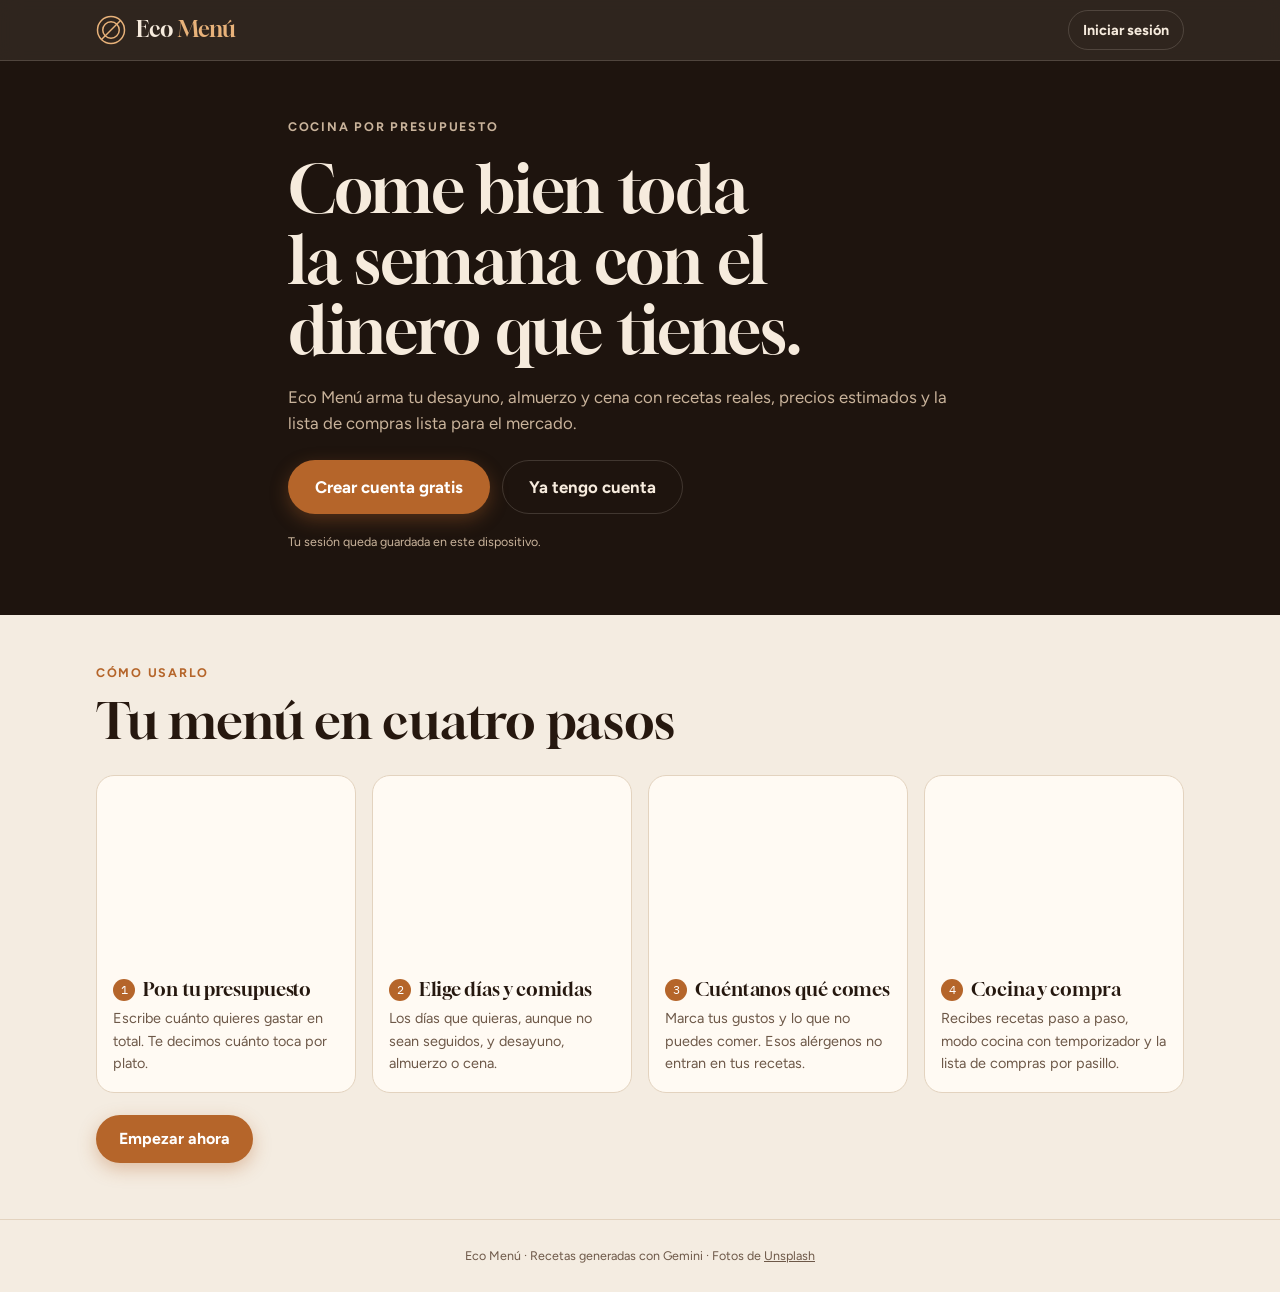
==== index.html @ cfea0444 "Conectar cuentas con Supabase para usarlas en todos los dispositivos - js/cuentas.js con dos modos: " ====
<!DOCTYPE html>
<html lang="es">
<head>
  <meta charset="UTF-8" />
  <meta name="viewport" content="width=device-width, initial-scale=1, viewport-fit=cover" />
  <title>Eco Menú</title>
  <meta name="description" content="Planifica tus comidas de la semana según tu presupuesto, gustos y alergias, con recetas generadas por Gemini." />
  <meta name="theme-color" content="#1e140e" />
  <link rel="icon" href="data:image/svg+xml,%3Csvg xmlns='http://www.w3.org/2000/svg' viewBox='0 0 64 64'%3E%3Ccircle cx='32' cy='32' r='30' fill='%235b3a22'/%3E%3Ccircle cx='32' cy='32' r='19' fill='none' stroke='%23e8c79f' stroke-width='3'/%3E%3C/svg%3E" />
  <link rel="preconnect" href="https://fonts.googleapis.com" />
  <link rel="preconnect" href="https://fonts.gstatic.com" crossorigin />
  <link rel="preconnect" href="https://images.unsplash.com" />
  <link rel="stylesheet" href="https://fonts.googleapis.com/css2?family=Gloock&family=Figtree:wght@400;500;600;700&family=IBM+Plex+Mono:wght@400;500&display=swap" />
  <link rel="stylesheet" href="css/styles.css" />
</head>
<body>
  <a class="skip-link" href="#main">Saltar al contenido</a>

  <!-- ================= Barra superior ================= -->
  <header class="topbar">
    <div class="wrap topbar-inner">
      <a class="wordmark" href="#" id="logo" aria-label="Eco Menú, inicio">
        <svg class="wordmark-mark" viewBox="0 0 40 40" aria-hidden="true"><circle cx="20" cy="20" r="18" /><circle cx="20" cy="20" r="11" /><path d="M7 33 33 7" /></svg>
        <span>Eco <em>Menú</em></span>
      </a>
      <div class="topbar-actions" id="accionesInvitado">
        <button type="button" class="btn btn-ghost-light btn-sm" data-auth="entrar">Iniciar sesión</button>
      </div>
      <div class="topbar-actions" id="accionesUsuario" hidden>
        <span class="conexion" id="conexion" data-estado="demo"><span class="conexion-dot" aria-hidden="true"></span><span id="conexionTexto">Recetas de ejemplo</span></span>
        <button type="button" class="menu-btn" id="btnMenu" aria-haspopup="dialog" aria-controls="menuLateral">
          <span class="avatar" id="avatarTop" aria-hidden="true">?</span>
          <span class="menu-btn-txt">Menú</span>
          <svg viewBox="0 0 24 24" aria-hidden="true"><path d="M4 7h16M4 12h16M4 17h16"/></svg>
        </button>
      </div>
    </div>
  </header>

  <main id="main">
    <!-- ================= Portada (sin sesión) ================= -->
    <section class="hero landing" id="inicio" aria-labelledby="inicioTitulo">
      <div class="hero-photos" aria-hidden="true">
        <img src="https://images.unsplash.com/photo-1637909490319-95f2cd3ac3e3?auto=format&fit=crop&w=1400&q=70" alt="" fetchpriority="high" onerror="this.remove()" />
      </div>
      <div class="wrap landing-inner">
        <p class="eyebrow">Cocina por presupuesto</p>
        <h1 id="inicioTitulo">Come bien toda la semana con el dinero que tienes.</h1>
        <p class="lede">Eco Menú arma tu desayuno, almuerzo y cena con recetas reales, precios estimados y la lista de compras lista para el mercado.</p>
        <div class="landing-cta">
          <button type="button" class="btn btn-primary btn-lg" data-auth="crear">Crear cuenta gratis</button>
          <button type="button" class="btn btn-ghost-light btn-lg" data-auth="entrar">Ya tengo cuenta</button>
        </div>
        <p class="landing-note" id="notaSesion">Tu sesión queda guardada en este dispositivo.</p>
      </div>
    </section>

    <section class="how" id="comoFunciona" aria-labelledby="comoTitulo">
      <div class="wrap">
        <p class="eyebrow eyebrow-dark">Cómo usarlo</p>
        <h2 id="comoTitulo">Tu menú en cuatro pasos</h2>
        <ol class="how-steps">
          <li>
            <img src="https://images.unsplash.com/photo-1563321442-a7f77abda173?auto=format&fit=crop&w=600&h=400&q=60" alt="" loading="lazy" />
            <div><h3>Pon tu presupuesto</h3><p>Escribe cuánto quieres gastar en total. Te decimos cuánto toca por plato.</p></div>
          </li>
          <li>
            <img src="https://images.unsplash.com/photo-1787559793297-8494fb140c9f?auto=format&fit=crop&w=600&h=400&q=60" alt="" loading="lazy" />
            <div><h3>Elige días y comidas</h3><p>Los días que quieras, aunque no sean seguidos, y desayuno, almuerzo o cena.</p></div>
          </li>
          <li>
            <img src="https://images.unsplash.com/photo-1791208843014-69ab842736d0?auto=format&fit=crop&w=600&h=400&q=60" alt="" loading="lazy" />
            <div><h3>Cuéntanos qué comes</h3><p>Marca tus gustos y lo que no puedes comer. Esos alérgenos no entran en tus recetas.</p></div>
          </li>
          <li>
            <img src="https://images.unsplash.com/photo-1708184528306-f75a0a5118ee?auto=format&fit=crop&w=600&h=400&q=60" alt="" loading="lazy" />
            <div><h3>Cocina y compra</h3><p>Recibes recetas paso a paso, modo cocina con temporizador y la lista de compras por pasillo.</p></div>
          </li>
        </ol>
        <div class="how-cta">
          <button type="button" class="btn btn-primary" data-auth="crear">Empezar ahora</button>
        </div>
      </div>
    </section>

    <!-- ================= Planificador (con sesión) ================= -->
    <section class="hero" id="planificador" hidden>
      <div class="hero-photos" aria-hidden="true">
        <img src="https://images.unsplash.com/photo-1637909490319-95f2cd3ac3e3?auto=format&fit=crop&w=1400&q=70" alt="" fetchpriority="high" onerror="this.remove()" />
      </div>
      <div class="wrap hero-grid">
        <div class="hero-copy">
          <p class="eyebrow" id="saludo">Hola</p>
          <h1>¿Qué cocinamos esta semana?</h1>
          <p class="lede">Dinos cuánto puedes gastar, qué te gusta y qué no puedes comer. Gemini arma el desayuno, el almuerzo y la cena que elijas para cada día, con ingredientes, precios y pasos, sin pasarse del presupuesto.</p>
          <ul class="hero-facts">
            <li><strong id="factMenus">0</strong><span>menús guardados</span></li>
            <li><strong id="factPrecios">33</strong><span>precios de referencia</span></li>
            <li><strong>3</strong><span>comidas al día, a tu elección</span></li>
          </ul>
        </div>

        <!-- ===== Asistente paso a paso ===== -->
        <div class="wizard" id="asistente" tabindex="-1">
          <ol class="stepper" id="stepper" aria-label="Pasos del planificador">
            <li><button type="button" data-ir="1" aria-current="step"><span class="stepper-n">1</span><span class="stepper-l">Presupuesto</span></button></li>
            <li><button type="button" data-ir="2"><span class="stepper-n">2</span><span class="stepper-l">Días</span></button></li>
            <li><button type="button" data-ir="3"><span class="stepper-n">3</span><span class="stepper-l">Gustos</span></button></li>
            <li><button type="button" data-ir="4"><span class="stepper-n">4</span><span class="stepper-l">Alergias</span></button></li>
            <li><button type="button" data-ir="5"><span class="stepper-n">5</span><span class="stepper-l">Confirmar</span></button></li>
          </ol>
          <div class="stepper-track" aria-hidden="true"><div class="stepper-fill" id="stepperFill"></div></div>

          <form id="formMenu" novalidate>
            <!-- Paso 1 -->
            <div class="step" data-step="1" role="group" aria-labelledby="paso1">
              <h2 class="step-title" id="paso1">¿Cuánto quieres gastar en total?</h2>
              <p class="step-sub">Es el dinero para comprar todos los ingredientes del plan.</p>

              <div class="money">
                <label class="sr-only" for="moneda">Moneda</label>
                <select id="moneda" class="money-cur">
                  <option value="USD">USD</option><option value="EUR">EUR</option><option value="MXN">MXN</option>
                  <option value="ARS">ARS</option><option value="COP">COP</option><option value="CLP">CLP</option>
                  <option value="PEN">PEN</option><option value="BOB">BOB</option><option value="UYU">UYU</option>
                  <option value="GTQ">GTQ</option><option value="DOP">DOP</option>
                </select>
                <label class="sr-only" for="presupuesto">Presupuesto total</label>
                <input id="presupuesto" class="money-input" type="number" inputmode="decimal" min="1" step="0.5" value="40" />
              </div>
              <input id="presupuestoRango" class="range" type="range" min="5" max="200" step="1" value="40" aria-label="Ajustar presupuesto" />
              <div class="quick" id="quickMontos" role="group" aria-label="Montos rápidos">
                <button type="button" data-monto="20">20</button>
                <button type="button" data-monto="40">40</button>
                <button type="button" data-monto="60">60</button>
                <button type="button" data-monto="100">100</button>
              </div>

              <div class="insight" id="insight" aria-live="polite">
                <div class="insight-num"><span id="insightValor">—</span><small>por plato servido</small></div>
                <div class="insight-meter" aria-hidden="true"><span id="insightMeter"></span></div>
                <p class="insight-txt" id="insightTexto"></p>
              </div>
              <p class="field-error" id="errPresupuesto" role="alert"></p>
            </div>

            <!-- Paso 2 -->
            <div class="step" data-step="2" role="group" aria-labelledby="paso2" hidden>
              <h2 class="step-title" id="paso2">¿Qué días, para cuántos y qué comidas?</h2>
              <p class="step-sub">Toca los días que quieras planificar. No tienen que ser seguidos.</p>

              <div class="week" id="semana" role="group" aria-label="Días a planificar">
                <button type="button" data-dia="0" aria-pressed="false" aria-label="Lunes"><b>L</b><span>Lun</span></button>
                <button type="button" data-dia="1" aria-pressed="false" aria-label="Martes"><b>M</b><span>Mar</span></button>
                <button type="button" data-dia="2" aria-pressed="false" aria-label="Miércoles"><b>X</b><span>Mié</span></button>
                <button type="button" data-dia="3" aria-pressed="false" aria-label="Jueves"><b>J</b><span>Jue</span></button>
                <button type="button" data-dia="4" aria-pressed="false" aria-label="Viernes"><b>V</b><span>Vie</span></button>
                <button type="button" data-dia="5" aria-pressed="false" aria-label="Sábado"><b>S</b><span>Sáb</span></button>
                <button type="button" data-dia="6" aria-pressed="false" aria-label="Domingo"><b>D</b><span>Dom</span></button>
              </div>
              <p class="week-label" id="semanaTexto">Plan de 3 días</p>
              <p class="field-error" id="errDias" role="alert"></p>

              <div class="row-split">
                <span class="label-strong" id="personasLabel">Personas</span>
                <div class="stepper-num" role="group" aria-labelledby="personasLabel">
                  <button type="button" id="menosPersonas" aria-label="Una persona menos">−</button>
                  <output id="personas" aria-live="polite">2</output>
                  <button type="button" id="masPersonas" aria-label="Una persona más">+</button>
                </div>
              </div>

              <p class="label-strong" id="comidasLabel">¿Qué comidas planificamos? <span class="optional">elige una o varias</span></p>
              <div class="photo-options photo-options-3" role="group" aria-labelledby="comidasLabel" id="comidas">
                <label class="photo-opt">
                  <input type="checkbox" name="comidas" value="desayuno" />
                  <img src="https://images.unsplash.com/photo-1787559793297-8494fb140c9f?auto=format&fit=crop&w=400&h=300&q=60" alt="" loading="lazy" />
                  <span>Desayuno<small>mañana</small></span>
                </label>
                <label class="photo-opt">
                  <input type="checkbox" name="comidas" value="almuerzo" />
                  <img src="https://images.unsplash.com/photo-1708184528306-f75a0a5118ee?auto=format&fit=crop&w=400&h=300&q=60" alt="" loading="lazy" />
                  <span>Almuerzo<small>mediodía</small></span>
                </label>
                <label class="photo-opt">
                  <input type="checkbox" name="comidas" value="cena" />
                  <img src="https://images.unsplash.com/photo-1658661521707-56d8955f6c19?auto=format&fit=crop&w=400&h=300&q=60" alt="" loading="lazy" />
                  <span>Cena<small>noche</small></span>
                </label>
              </div>
              <p class="field-error" id="errComidas" role="alert"></p>
            </div>

            <!-- Paso 3 -->
            <div class="step" data-step="3" role="group" aria-labelledby="paso3" hidden>
              <h2 class="step-title" id="paso3">¿Qué te gusta comer?</h2>
              <p class="step-sub">Elige todos los que quieras. También puedes escribir otros.</p>
              <div class="photo-options" id="gustosOpciones">
                <label class="photo-opt"><input type="checkbox" value="Comida casera" /><img src="https://images.unsplash.com/photo-1563321442-a7f77abda173?auto=format&fit=crop&w=400&h=300&q=60" alt="" loading="lazy" /><span>Casera</span></label>
                <label class="photo-opt"><input type="checkbox" value="Vegetariana" /><img src="https://images.unsplash.com/photo-1791208843014-69ab842736d0?auto=format&fit=crop&w=400&h=300&q=60" alt="" loading="lazy" /><span>Vegetariana</span></label>
                <label class="photo-opt"><input type="checkbox" value="Rápida (menos de 30 min)" /><img src="https://images.unsplash.com/photo-1585975754487-25489eabf36a?auto=format&fit=crop&w=400&h=300&q=60" alt="" loading="lazy" /><span>Rápida</span></label>
                <label class="photo-opt"><input type="checkbox" value="Italiana" /><img src="https://images.unsplash.com/photo-1551892374-ecf8754cf8b0?auto=format&fit=crop&w=400&h=300&q=60" alt="" loading="lazy" /><span>Italiana</span></label>
                <label class="photo-opt"><input type="checkbox" value="Mexicana" /><img src="https://images.unsplash.com/photo-1644085128237-9ba593123ac3?auto=format&fit=crop&w=400&h=300&q=60" alt="" loading="lazy" /><span>Mexicana</span></label>
                <label class="photo-opt"><input type="checkbox" value="Guisos y legumbres" /><img src="https://images.unsplash.com/photo-1716089559655-ec0861f1c795?auto=format&fit=crop&w=400&h=300&q=60" alt="" loading="lazy" /><span>Guisos</span></label>
                <label class="photo-opt"><input type="checkbox" value="Alta en proteína" /><img src="https://images.unsplash.com/photo-1765774011646-5169f3d39050?auto=format&fit=crop&w=400&h=300&q=60" alt="" loading="lazy" /><span>Proteica</span></label>
                <label class="photo-opt"><input type="checkbox" value="Sabores del mundo (curry, especias)" /><img src="https://images.unsplash.com/photo-1786114621205-f749474d9f2c?auto=format&fit=crop&w=400&h=300&q=60" alt="" loading="lazy" /><span>Especiada</span></label>
              </div>
              <div class="tag-input">
                <ul class="tags" id="gustosTags" aria-live="polite"></ul>
                <label class="sr-only" for="gustosInput">Otro gusto</label>
                <input type="text" id="gustosInput" placeholder="Otro gusto y Enter, ej. peruana" autocomplete="off" />
              </div>
            </div>

            <!-- Paso 4 -->
            <div class="step" data-step="4" role="group" aria-labelledby="paso4" hidden>
              <h2 class="step-title" id="paso4">¿Algo que no puedas comer?</h2>
              <p class="step-sub">Ningún ingrediente con estos alérgenos entrará en tus recetas.</p>
              <div class="allergens" id="alergiasOpciones">
                <label class="allergen"><input type="checkbox" value="Gluten" /><span>Gluten</span></label>
                <label class="allergen"><input type="checkbox" value="Lactosa" /><span>Lactosa</span></label>
                <label class="allergen"><input type="checkbox" value="Huevo" /><span>Huevo</span></label>
                <label class="allergen"><input type="checkbox" value="Frutos secos" /><span>Frutos secos</span></label>
                <label class="allergen"><input type="checkbox" value="Mariscos" /><span>Mariscos</span></label>
                <label class="allergen"><input type="checkbox" value="Pescado" /><span>Pescado</span></label>
                <label class="allergen"><input type="checkbox" value="Soja" /><span>Soja</span></label>
                <label class="allergen"><input type="checkbox" value="Cerdo" /><span>Cerdo</span></label>
              </div>
              <div class="tag-input tag-input-danger">
                <ul class="tags" id="alergiasTags" aria-live="polite"></ul>
                <label class="sr-only" for="alergiasInput">Otra restricción</label>
                <input type="text" id="alergiasInput" placeholder="Otra restricción y Enter, ej. picante" autocomplete="off" />
              </div>
              <label class="label-strong" for="notas">Notas para el chef <span class="optional">opcional</span></label>
              <textarea id="notas" rows="2" placeholder="Ej. ya tengo arroz y aceite, no tengo horno"></textarea>
            </div>

            <!-- Paso 5 -->
            <div class="step" data-step="5" role="group" aria-labelledby="paso5" hidden>
              <h2 class="step-title" id="paso5">Revisa tu pedido</h2>
              <p class="step-sub">Toca cualquier línea para cambiarla.</p>
              <dl class="review" id="revision"></dl>
            </div>

            <!-- Navegación -->
            <div class="wizard-nav">
              <button type="button" class="btn btn-quiet" id="btnAtras">Atrás</button>
              <button type="submit" class="btn btn-primary" id="btnSiguiente">Siguiente</button>
            </div>
            <p class="form-status" id="statusMsg" role="status" aria-live="polite"></p>
          </form>

          <!-- Pantalla de carga -->
          <div class="cooking" id="cargando" hidden aria-live="polite">
            <div class="pan" aria-hidden="true"><span></span><span></span><span></span></div>
            <p class="cooking-title" id="cargandoTitulo">Preparando tu menú</p>
            <p class="cooking-msg" id="cargandoMsg">Revisando precios del mercado…</p>
            <p class="cooking-time"><span id="cargandoSeg">0</span> s</p>
          </div>
        </div>
      </div>
    </section>

    <!-- ================= Resultados ================= -->
    <section class="results" id="resultados" hidden tabindex="-1" aria-labelledby="resTitulo">
      <div class="wrap">
        <div class="results-head">
          <div>
            <p class="eyebrow eyebrow-dark" id="resEyebrow">Tu plan</p>
            <p class="saved-pill" id="resGuardado" hidden>Guardado en Mis menús</p>
            <h2 id="resTitulo">Menú de 3 días</h2>
          </div>
          <div class="results-actions">
            <button type="button" class="btn btn-quiet" id="btnNuevo">Nuevo menú</button>
            <button type="button" class="btn btn-primary" id="btnCopiar">Copiar lista de compras</button>
          </div>
        </div>

        <div class="budget" id="presupuestoPanel"></div>

        <div class="day-strip" id="tiraDias" role="tablist" aria-label="Días del menú"></div>

        <article class="day" id="detalleDia" role="tabpanel" aria-live="polite"></article>

        <section class="ticket" aria-labelledby="ticketTitulo">
          <div class="ticket-paper">
            <h3 id="ticketTitulo">Lista de compras</h3>
            <p class="ticket-sub" id="ticketSub"></p>
            <ul class="ticket-list" id="ticketLista"></ul>
            <div class="ticket-total" id="ticketTotal"></div>
            <p class="ticket-foot">Precios estimados · pueden variar en tu mercado</p>
          </div>
        </section>
      </div>
    </section>
  </main>

  <footer class="footer">
    <div class="wrap">
      <p>Eco Menú · Recetas generadas con Gemini · Fotos de <a href="https://unsplash.com" target="_blank" rel="noopener noreferrer">Unsplash</a></p>
    </div>
  </footer>

  <!-- ================= Modo cocina ================= -->
  <dialog class="kitchen" id="modoCocina" aria-labelledby="cocinaPlato">
    <div class="kitchen-inner">
      <div class="kitchen-top">
        <p class="eyebrow" id="cocinaDia">Día 1</p>
        <button type="button" class="icon-btn icon-btn-light" id="cerrarCocina" aria-label="Cerrar modo cocina">
          <svg viewBox="0 0 24 24" aria-hidden="true"><path d="M6 6l12 12M18 6 6 18"/></svg>
        </button>
      </div>
      <h2 id="cocinaPlato">Platillo</h2>
      <div class="kitchen-progress" aria-hidden="true"><span id="cocinaBarra"></span></div>
      <p class="kitchen-count" id="cocinaContador">Paso 1 de 5</p>
      <p class="kitchen-step" id="cocinaPaso"></p>
      <div class="kitchen-timer" id="cocinaTimer" hidden>
        <button type="button" class="btn btn-light" id="btnTimer">Iniciar temporizador</button>
        <span class="kitchen-clock" id="cocinaReloj">00:00</span>
      </div>
      <div class="kitchen-nav">
        <button type="button" class="btn btn-ghost-light" id="cocinaAnterior">Anterior</button>
        <button type="button" class="btn btn-light" id="cocinaSiguiente">Siguiente paso</button>
      </div>
    </div>
  </dialog>

  <!-- ================= Ajustes ================= -->
  <dialog class="sheet" id="ajustes" aria-labelledby="ajustesTitulo">
    <form method="dialog" class="sheet-inner" id="formAjustes">
      <div class="sheet-head">
        <h2 id="ajustesTitulo">Conexión con Gemini</h2>
        <button type="submit" value="cancel" class="icon-btn" aria-label="Cerrar ajustes">
          <svg viewBox="0 0 24 24" aria-hidden="true"><path d="M6 6l12 12M18 6 6 18"/></svg>
        </button>
      </div>
      <p class="muted" id="ajustesOrigen"></p>
      <label class="label-strong" for="apiKey">API Key de Google AI Studio</label>
      <div class="key-row">
        <input type="password" id="apiKey" autocomplete="off" spellcheck="false" placeholder="Pega tu clave aquí" />
        <button type="button" class="btn btn-quiet btn-sm" id="btnVerKey">Mostrar</button>
      </div>
      <label class="label-strong" for="modelo">Modelo</label>
      <select id="modelo">
        <option value="auto">Automático (recomendado)</option>
        <option value="gemini-3.5-flash">gemini-3.5-flash</option>
        <option value="gemini-3.8-flash">gemini-3.8-flash</option>
        <option value="gemini-3.1-flash-lite">gemini-3.1-flash-lite</option>
        <option value="gemini-flash-lite-latest">gemini-flash-lite-latest</option>
      </select>
      <p class="hint">En automático, si un modelo está saturado se prueba el siguiente.</p>
      <label class="check"><input type="checkbox" id="recordarKey" /><span>Recordar la clave en este navegador</span></label>
      <label class="check"><input type="checkbox" id="modoDemo" /><span>Usar recetas de ejemplo (sin IA)</span></label>
      <div class="sheet-actions">
        <button type="button" class="btn btn-quiet" id="btnBorrarKey">Borrar clave</button>
        <button type="submit" value="save" class="btn btn-primary" id="btnGuardarAjustes">Guardar</button>
      </div>
    </form>
  </dialog>

  <!-- ================= Cuenta: crear / iniciar sesión ================= -->
  <dialog class="sheet auth" id="auth" aria-labelledby="authTitulo">
    <div class="sheet-inner">
      <div class="sheet-head">
        <h2 id="authTitulo">Crear cuenta</h2>
        <button type="button" class="icon-btn" id="cerrarAuth" aria-label="Cerrar">
          <svg viewBox="0 0 24 24" aria-hidden="true"><path d="M6 6l12 12M18 6 6 18"/></svg>
        </button>
      </div>
      <div class="auth-tabs" role="tablist" aria-label="Tipo de acceso">
        <button type="button" role="tab" id="tabCrear" data-modo="crear" aria-selected="true">Crear cuenta</button>
        <button type="button" role="tab" id="tabEntrar" data-modo="entrar" aria-selected="false">Iniciar sesión</button>
      </div>
      <form id="formAuth" class="auth-form" novalidate>
        <div class="field" id="campoNombre">
          <label class="label-strong" for="authNombre">Tu nombre</label>
          <input type="text" id="authNombre" autocomplete="given-name" maxlength="40" placeholder="Así te saludaremos" />
        </div>
        <div class="field">
          <label class="label-strong" for="authCorreo">Correo</label>
          <input type="email" id="authCorreo" autocomplete="email" inputmode="email" placeholder="tu@correo.com" />
        </div>
        <div class="field">
          <label class="label-strong" for="authClave">Contraseña</label>
          <div class="key-row">
            <input type="password" id="authClave" autocomplete="new-password" minlength="6" placeholder="Mínimo 6 caracteres" />
            <button type="button" class="btn btn-quiet btn-sm" id="verClave">Mostrar</button>
          </div>
        </div>
        <p class="form-status error" id="authError" role="alert" hidden></p>
        <button type="submit" class="btn btn-primary btn-block" id="authEnviar">Crear cuenta</button>
        <p class="hint" id="authNota">La cuenta y la sesión se guardan en este dispositivo.</p>
      </form>
    </div>
  </dialog>

  <!-- ================= Menú lateral ================= -->
  <dialog class="drawer" id="menuLateral" aria-label="Menú">
    <div class="drawer-inner">
      <div class="drawer-head">
        <span class="avatar avatar-lg" id="avatarMenu" aria-hidden="true">?</span>
        <div class="drawer-user">
          <p class="drawer-name" id="menuNombre">Invitado</p>
          <p class="drawer-mail" id="menuCorreo"></p>
          <p class="nube" id="estadoNube" data-estado="local" aria-live="polite">Cuenta guardada en este dispositivo</p>
        </div>
        <button type="button" class="icon-btn" id="cerrarMenu" aria-label="Cerrar menú">
          <svg viewBox="0 0 24 24" aria-hidden="true"><path d="M6 6l12 12M18 6 6 18"/></svg>
        </button>
      </div>

      <nav class="drawer-nav" aria-label="Principal">
        <p class="drawer-label">Planificar</p>
        <button type="button" class="drawer-link" id="navNuevo">
          <svg viewBox="0 0 24 24" aria-hidden="true"><path d="M12 5v14M5 12h14"/></svg>
          <span>Nuevo menú</span>
        </button>
        <button type="button" class="drawer-link" id="navActual" hidden>
          <svg viewBox="0 0 24 24" aria-hidden="true"><path d="M4 5h16v14H4zM4 10h16M9 5v14"/></svg>
          <span>Menú abierto</span>
        </button>

        <div class="drawer-label-row">
          <p class="drawer-label" id="misMenusLabel">Mis menús</p>
          <span class="drawer-count" id="misMenusCount">0</span>
        </div>
        <div id="misMenus" aria-labelledby="misMenusLabel"></div>

        <p class="drawer-label">Cuenta</p>
        <button type="button" class="drawer-link" id="btnAjustes" aria-haspopup="dialog">
          <svg viewBox="0 0 24 24" aria-hidden="true"><path d="M4 6h10M18 6h2M4 12h4M12 12h8M4 18h12"/><circle cx="16" cy="6" r="2"/><circle cx="10" cy="12" r="2"/><circle cx="18" cy="18" r="2"/></svg>
          <span>Ajustes de la IA</span>
        </button>
        <button type="button" class="drawer-link drawer-link-danger" id="btnSalir">
          <svg viewBox="0 0 24 24" aria-hidden="true"><path d="M15 4h4v16h-4M10 8l-4 4 4 4M6 12h10"/></svg>
          <span>Cerrar sesión</span>
        </button>
      </nav>
    </div>
  </dialog>

  <div class="toast" id="toast" role="status" aria-live="polite" hidden></div>

  <script src="js/config.local.js" onerror="this.remove()"></script>
  <script src="js/precios.js"></script>
  <script src="js/ecomenu-core.js"></script>
  <script src="js/fotos.js"></script>
  <script src="js/compras.js"></script>
  <script src="js/vendor/supabase.js"></script>
  <script src="js/supabase-config.js"></script>
  <script src="js/cuentas.js"></script>
  <script src="js/demo.js"></script>
  <script src="js/app.js"></script>
</body>
</html>
---- css/styles.css ----
/* =====================================================================
   Eco Menú — Estilos
   Concepto: banda oscura de "mesa de madera" con foto real y el asistente
   como una carta sobre la mesa; resultados en papel de lino, con la lista
   de compras impresa como ticket de mercado.
   ===================================================================== */
:root {
  /* Color */
  --linen: #f4ece1;         /* fondo de página */
  --paper: #fffaf3;         /* superficies */
  --ink: #26180f;           /* texto principal, café espresso */
  --muted: #6d5848;         /* texto secundario */
  --line: #e3d3bf;          /* bordes */
  --walnut: #5b3a22;        /* marrón nogal, marca */
  --accent: #b5652a;        /* canela, acción principal */
  --accent-strong: #97521f;
  --accent-ink: #ffffff;
  --accent-soft: #f3e1cc;
  --ok: #5f6d2c;            /* oliva: dentro del presupuesto */
  --warn: #a46a00;
  --danger: #a3332b;
  --danger-soft: #f8e1dc;
  --ticket: #fffdf7;
  /* Comidas del día */
  --m-desayuno: #d9a441;  /* miel */
  --m-almuerzo: #8a4b22;  /* cacao */
  --m-cena: #4f5d3a;      /* oliva oscuro */
  /* Banda oscura (igual en ambos temas) */
  --wood: #1e140e;
  --wood-2: #2c1e15;
  --wood-ink: #f6ebdd;
  --wood-muted: #c9b39b;
  --wood-line: rgba(246, 235, 221, .16);
  /* Tipografía */
  --f-display: "Gloock", "Iowan Old Style", "Palatino Linotype", Georgia, serif;
  --f-body: "Figtree", system-ui, -apple-system, "Segoe UI", Roboto, sans-serif;
  --f-mono: "IBM Plex Mono", ui-monospace, "SFMono-Regular", Menlo, Consolas, monospace;
  --t-xs: .78rem; --t-sm: .9rem; --t-md: 1rem; --t-lg: 1.2rem; --t-xl: 1.6rem; --t-2xl: clamp(2rem, 5vw, 3.1rem);
  --r: 16px; --r-sm: 10px;
  --shadow: 0 1px 2px rgba(38, 24, 15, .08), 0 12px 32px rgba(38, 24, 15, .10);
  --ease: cubic-bezier(.2, .7, .2, 1);
  color-scheme: light;
}

@media (prefers-color-scheme: dark) {
  :root:not([data-theme="light"]) {
    --linen: #150e0a; --paper: #20160f; --ink: #f2e6d8; --muted: #bba590; --line: #3b2b20;
    --walnut: #e2bb8f; --accent: #e0935a; --accent-strong: #eba774; --accent-ink: #1d120a; --accent-soft: #3a2617;
    --ok: #b3c46f; --warn: #e8b552; --danger: #f08b7f; --danger-soft: #3d1a16; --ticket: #261a12; --m-desayuno: #e7bd61; --m-almuerzo: #d9895a; --m-cena: #a9b97c;
    --shadow: 0 1px 2px rgba(0,0,0,.4), 0 12px 32px rgba(0,0,0,.35);
    color-scheme: dark;
  }
}
:root[data-theme="dark"] {
  --linen: #150e0a; --paper: #20160f; --ink: #f2e6d8; --muted: #bba590; --line: #3b2b20;
  --walnut: #e2bb8f; --accent: #e0935a; --accent-strong: #eba774; --accent-ink: #1d120a; --accent-soft: #3a2617;
  --ok: #b3c46f; --warn: #e8b552; --danger: #f08b7f; --danger-soft: #3d1a16; --ticket: #261a12; --m-desayuno: #e7bd61; --m-almuerzo: #d9895a; --m-cena: #a9b97c;
  --shadow: 0 1px 2px rgba(0,0,0,.4), 0 12px 32px rgba(0,0,0,.35);
  color-scheme: dark;
}

/* ---------- Base ---------- */
*, *::before, *::after { box-sizing: border-box; }
html { -webkit-text-size-adjust: 100%; scroll-behavior: smooth; }
body {
  margin: 0; font-family: var(--f-body); font-size: var(--t-md); line-height: 1.55;
  color: var(--ink); background: var(--linen); min-height: 100vh; display: flex; flex-direction: column;
}
body::before { content: ""; position: fixed; inset: 0 0 auto; height: env(safe-area-inset-top, 0px); background: var(--wood); z-index: 30; }
main { flex: 1; }
h1, h2, h3 { font-family: var(--f-display); font-weight: 400; line-height: 1.1; margin: 0; text-wrap: balance; letter-spacing: -.005em; }
p { margin: 0; }
img { max-width: 100%; display: block; }
a { color: inherit; }
button, input, select, textarea { font: inherit; color: inherit; }
:focus-visible { outline: 3px solid var(--accent); outline-offset: 2px; border-radius: 6px; }
[hidden] { display: none !important; }
.sr-only { position: absolute; width: 1px; height: 1px; overflow: hidden; clip: rect(0 0 0 0); white-space: nowrap; }
.muted { color: var(--muted); }

.wrap {
  width: 100%; max-width: 1120px; margin: 0 auto;
  padding-left: max(16px, env(safe-area-inset-left, 0px));
  padding-right: max(16px, env(safe-area-inset-right, 0px));
}
.skip-link { position: absolute; left: -999px; top: 8px; z-index: 50; background: var(--accent); color: var(--accent-ink); padding: 8px 12px; border-radius: 8px; }
.skip-link:focus { left: 8px; }

.eyebrow { font-size: var(--t-xs); font-weight: 700; letter-spacing: .14em; text-transform: uppercase; color: var(--wood-muted); }
.eyebrow-dark { color: var(--accent); }

/* ---------- Botones ---------- */
.btn {
  display: inline-flex; align-items: center; justify-content: center; gap: 8px;
  min-height: 48px; padding: 0 22px; border-radius: 999px; border: 1.5px solid transparent;
  font-weight: 700; cursor: pointer; white-space: nowrap;
  transition: background .2s var(--ease), border-color .2s, transform .1s, box-shadow .2s;
}
.btn:active { transform: translateY(1px) scale(.99); }
.btn:disabled { opacity: .55; cursor: not-allowed; }
.btn-primary { background: var(--accent); color: var(--accent-ink); box-shadow: 0 6px 18px color-mix(in srgb, var(--accent) 35%, transparent); }
.btn-primary:hover:not(:disabled) { background: var(--accent-strong); }
.btn-quiet { background: transparent; border-color: var(--line); color: var(--ink); }
.btn-quiet:hover { border-color: var(--accent); }
.btn-sm { min-height: 40px; padding: 0 14px; font-size: var(--t-sm); }
.btn-light { background: var(--wood-ink); color: var(--wood); }
.btn-light:hover { background: #fff; }
.btn-ghost-light { background: transparent; color: var(--wood-ink); border-color: var(--wood-line); }
.btn-ghost-light:hover { border-color: var(--wood-ink); }

.icon-btn {
  width: 44px; height: 44px; display: inline-grid; place-items: center; border-radius: 50%;
  border: 1.5px solid var(--wood-line); background: transparent; color: var(--wood-ink); cursor: pointer;
}
.icon-btn:hover { border-color: var(--wood-ink); }
.icon-btn svg { width: 20px; height: 20px; fill: none; stroke: currentColor; stroke-width: 1.8; stroke-linecap: round; }
.sheet .icon-btn { color: var(--ink); border-color: var(--line); }

/* ---------- Barra superior ---------- */
.topbar { position: sticky; top: env(safe-area-inset-top, 0px); z-index: 20; background: color-mix(in srgb, var(--wood) 92%, transparent); backdrop-filter: blur(10px); color: var(--wood-ink); border-bottom: 1px solid var(--wood-line); }
.topbar-inner { display: flex; align-items: center; justify-content: space-between; gap: 12px; padding-block: 10px; }
.wordmark { display: inline-flex; align-items: center; gap: 10px; text-decoration: none; font-family: var(--f-display); font-size: 1.35rem; }
.wordmark em { font-style: normal; color: #e8b27a; }
.wordmark-mark { width: 30px; height: 30px; fill: none; stroke: #e8b27a; stroke-width: 2; }
.topbar-actions { display: flex; align-items: center; gap: 10px; }
.conexion { display: inline-flex; align-items: center; gap: 8px; font-size: var(--t-xs); font-weight: 600; padding: 6px 12px; border-radius: 999px; border: 1px solid var(--wood-line); color: var(--wood-muted); }
.conexion-dot { width: 8px; height: 8px; border-radius: 50%; background: var(--wood-muted); }
.conexion[data-estado="ia"] .conexion-dot { background: #a9c46a; box-shadow: 0 0 0 4px rgba(169,196,106,.18); }
.conexion[data-estado="servidor"] .conexion-dot { background: #e8b27a; }
@media (max-width: 420px) { .conexion { display: none; } }

/* ---------- Portada ---------- */
.hero { position: relative; background: var(--wood); color: var(--wood-ink); overflow: hidden; }
.hero-photos { position: absolute; inset: 0; }
.hero-photos img { width: 100%; height: 100%; object-fit: cover; opacity: .38; filter: saturate(.9) contrast(1.05); }
.hero-photos::after { content: ""; position: absolute; inset: 0; background: linear-gradient(180deg, rgba(30,20,14,.55) 0%, rgba(30,20,14,.88) 55%, var(--wood) 100%); }
.hero-grid { position: relative; display: grid; grid-template-columns: minmax(0, 1fr); gap: 28px; padding-block: 36px 48px; align-items: start; }
.hero-copy { display: grid; gap: 16px; max-width: 34rem; }
.hero h1 { font-size: var(--t-2xl); }
.lede { color: var(--wood-muted); font-size: 1.05rem; max-width: 60ch; }
.hero-facts { list-style: none; margin: 8px 0 0; padding: 16px 0 0; display: grid; grid-template-columns: repeat(3, minmax(0, 1fr)); gap: 12px; border-top: 1px solid var(--wood-line); }
.hero-facts li { display: grid; gap: 2px; }
.hero-facts strong { font-family: var(--f-display); font-weight: 400; font-size: 1.7rem; color: #e8b27a; }
.hero-facts span { font-size: var(--t-xs); color: var(--wood-muted); }
@media (max-width: 640px) { .hero-copy .lede, .hero-facts { display: none; } .hero-grid { padding-block: 24px 32px; } }

/* ---------- Asistente ---------- */
.wizard {
  position: relative; background: var(--paper); color: var(--ink); border-radius: 22px;
  box-shadow: 0 24px 60px rgba(0,0,0,.35); padding: 20px 18px 18px; outline: none; min-width: 0;
}
.stepper { list-style: none; margin: 0; padding: 0; display: grid; grid-template-columns: repeat(5, 1fr); gap: 4px; }
.stepper button {
  width: 100%; background: none; border: 0; padding: 4px 0; display: grid; justify-items: center; gap: 4px; cursor: pointer; color: var(--muted);
}
.stepper button:disabled { cursor: default; }
.stepper-n {
  width: 30px; height: 30px; border-radius: 50%; display: grid; place-items: center;
  font-family: var(--f-mono); font-size: var(--t-xs); border: 1.5px solid var(--line); background: var(--paper);
  transition: background .25s, color .25s, border-color .25s;
}
.stepper-l { font-size: .72rem; font-weight: 600; letter-spacing: .02em; }
.stepper button.hecho .stepper-n { background: var(--walnut); color: var(--paper); border-color: var(--walnut); }
.stepper button[aria-current="step"] { color: var(--ink); }
.stepper button[aria-current="step"] .stepper-n { background: var(--accent); color: var(--accent-ink); border-color: var(--accent); transform: scale(1.08); }
.stepper-track { height: 3px; background: var(--line); border-radius: 3px; margin: 10px 0 18px; overflow: hidden; }
.stepper-fill { height: 100%; width: 20%; background: var(--accent); border-radius: 3px; transition: width .45s var(--ease); }
@media (max-width: 380px) { .stepper-l { display: none; } }

.step { min-width: 0; display: grid; grid-template-columns: minmax(0, 1fr); gap: 14px; }
.step > * { min-width: 0; }
.step.entra-adelante { animation: entraDer .35s var(--ease); }
.step.entra-atras { animation: entraIzq .35s var(--ease); }
@keyframes entraDer { from { opacity: 0; transform: translateX(24px); } }
@keyframes entraIzq { from { opacity: 0; transform: translateX(-24px); } }
.step-title { font-family: var(--f-display); font-size: var(--t-xl); line-height: 1.15; padding: 0; text-wrap: balance; }
.step-sub { color: var(--muted); font-size: var(--t-sm); margin-top: -6px; }
.label-strong { font-weight: 700; font-size: var(--t-sm); display: block; }
.label-row { display: flex; justify-content: space-between; align-items: baseline; gap: 10px; }
.link-btn { border: 0; background: none; padding: 4px 0; color: var(--accent); font-weight: 700; font-size: var(--t-sm); cursor: pointer; text-decoration: underline; text-underline-offset: 3px; }
.photo-opt span small { display: block; font-weight: 500; font-size: .7rem; opacity: .8; }
.optional { font-weight: 500; color: var(--muted); font-size: var(--t-xs); margin-left: 4px; }

/* Paso 1: dinero */
.money { display: flex; align-items: stretch; gap: 8px; border-bottom: 2px solid var(--ink); padding-bottom: 4px; }
.money-cur {
  border: 0; background: var(--accent-soft); color: var(--walnut); font-family: var(--f-mono); font-weight: 500;
  border-radius: var(--r-sm); padding: 0 10px; min-height: 48px; align-self: center; cursor: pointer;
}
.money-input {
  flex: 1; min-width: 0; border: 0; background: transparent; outline: none;
  font-family: var(--f-display); font-size: clamp(2.6rem, 9vw, 3.4rem); line-height: 1.1; padding: 0;
  font-variant-numeric: tabular-nums; color: var(--ink);
}
.money-input::-webkit-inner-spin-button, .money-input::-webkit-outer-spin-button { -webkit-appearance: none; margin: 0; }
.money-input { -moz-appearance: textfield; appearance: textfield; }
.money:focus-within { border-bottom-color: var(--accent); }

.range { -webkit-appearance: none; appearance: none; width: 100%; height: 28px; background: transparent; cursor: pointer; }
.range::-webkit-slider-runnable-track { height: 6px; border-radius: 6px; background: linear-gradient(90deg, var(--accent) var(--pct, 20%), var(--line) var(--pct, 20%)); }
.range::-moz-range-track { height: 6px; border-radius: 6px; background: var(--line); }
.range::-moz-range-progress { height: 6px; border-radius: 6px; background: var(--accent); }
.range::-webkit-slider-thumb { -webkit-appearance: none; width: 24px; height: 24px; margin-top: -9px; border-radius: 50%; background: var(--paper); border: 3px solid var(--accent); box-shadow: 0 2px 6px rgba(0,0,0,.2); }
.range::-moz-range-thumb { width: 18px; height: 18px; border-radius: 50%; background: var(--paper); border: 3px solid var(--accent); }

.quick { display: flex; flex-wrap: wrap; gap: 8px; }
.quick button {
  min-height: 40px; padding: 0 16px; border-radius: 999px; border: 1.5px solid var(--line); background: transparent;
  font-family: var(--f-mono); font-size: var(--t-sm); cursor: pointer; transition: border-color .2s, background .2s;
}
.quick button:hover { border-color: var(--accent); }
.quick button.activo { background: var(--ink); color: var(--paper); border-color: var(--ink); }

.insight { display: grid; grid-template-columns: auto minmax(0, 1fr); gap: 6px 14px; align-items: center; background: var(--accent-soft); border-radius: var(--r); padding: 14px 16px; }
.insight-num { display: grid; grid-row: span 2; }
.insight-num span { font-family: var(--f-mono); font-size: 1.35rem; font-weight: 500; font-variant-numeric: tabular-nums; color: var(--walnut); }
.insight-num small { font-size: var(--t-xs); color: var(--muted); }
.insight-meter { height: 8px; border-radius: 8px; background: color-mix(in srgb, var(--walnut) 15%, transparent); overflow: hidden; }
.insight-meter span { display: block; height: 100%; width: 0; border-radius: 8px; background: var(--walnut); transition: width .4s var(--ease), background .3s; }
.insight-txt { font-size: var(--t-sm); color: var(--ink); }
.field-error { color: var(--danger); font-weight: 600; font-size: var(--t-sm); }
.field-error:empty { display: none; }

/* Paso 2: semana */
.week { display: grid; grid-template-columns: repeat(7, minmax(0, 1fr)); gap: 6px; }
.week button {
  display: grid; justify-items: center; gap: 2px; padding: 10px 0; border-radius: 12px;
  border: 1.5px solid var(--line); background: transparent; cursor: pointer; transition: background .2s, border-color .2s, color .2s;
}
.week b { font-family: var(--f-display); font-weight: 400; font-size: 1.15rem; }
.week span { font-family: var(--f-mono); font-size: .68rem; color: var(--muted); }
.week button:hover { border-color: var(--accent); }
.week button[aria-pressed="true"] { background: var(--accent); color: var(--accent-ink); border-color: var(--accent); transform: translateY(-2px); box-shadow: 0 6px 14px color-mix(in srgb, var(--accent) 30%, transparent); }
.week button[aria-pressed="true"] span { color: inherit; }
.week button { transition: background .2s, border-color .2s, color .2s, transform .2s var(--ease), box-shadow .2s; }
.week-label { font-weight: 700; color: var(--walnut); margin-top: -4px; }

.row-split { display: flex; align-items: center; justify-content: space-between; gap: 12px; padding: 10px 0; border-block: 1px solid var(--line); }
.stepper-num { display: inline-flex; align-items: center; gap: 4px; border: 1.5px solid var(--line); border-radius: 999px; padding: 3px; }
.stepper-num button { width: 40px; height: 40px; border-radius: 50%; border: 0; background: var(--accent-soft); font-size: 1.3rem; cursor: pointer; color: var(--walnut); }
.stepper-num button:hover { background: var(--accent); color: var(--accent-ink); }
.stepper-num output { min-width: 2.2ch; text-align: center; font-family: var(--f-mono); font-size: 1.15rem; font-weight: 500; }

/* Opciones con foto */
.photo-options { display: grid; grid-template-columns: repeat(2, minmax(0, 1fr)); gap: 10px; }
.photo-options-3 { grid-template-columns: repeat(3, minmax(0, 1fr)); }
@media (min-width: 560px) { .photo-options:not(.photo-options-3) { grid-template-columns: repeat(4, minmax(0, 1fr)); } }
.photo-opt {
  position: relative; display: block; border-radius: 14px; overflow: hidden; cursor: pointer; aspect-ratio: 4 / 3; max-width: 100%;
  background: var(--wood-2); isolation: isolate; outline: 2.5px solid transparent; outline-offset: 2px; transition: outline-color .2s, transform .2s var(--ease);
}
.photo-opt img { width: 100%; height: 100%; object-fit: cover; transition: transform .5s var(--ease), filter .3s; filter: saturate(.85) brightness(.82); }
.photo-opt::after { content: ""; position: absolute; inset: 0; background: linear-gradient(180deg, transparent 35%, rgba(20,12,8,.85)); z-index: 1; }
.photo-opt span { position: absolute; left: 10px; right: 10px; bottom: 8px; z-index: 2; color: #fff7ec; font-weight: 700; font-size: var(--t-sm); }
.photo-opt input { position: absolute; opacity: 0; pointer-events: none; }
.photo-opt::before {
  content: ""; position: absolute; top: 8px; right: 8px; z-index: 2; width: 24px; height: 24px; border-radius: 50%;
  border: 2px solid rgba(255,247,236,.85); background: rgba(20,12,8,.25);
}
.photo-opt:hover img { transform: scale(1.06); filter: saturate(1) brightness(.9); }
.photo-opt:has(input:checked) { outline-color: var(--accent); }
.photo-opt:has(input:checked) img { filter: saturate(1.05) brightness(.95); }
.photo-opt:has(input:checked)::before {
  background: var(--accent) url("data:image/svg+xml,%3Csvg xmlns='http://www.w3.org/2000/svg' viewBox='0 0 24 24' fill='none' stroke='white' stroke-width='3' stroke-linecap='round' stroke-linejoin='round'%3E%3Cpath d='M5 12l5 5 9-10'/%3E%3C/svg%3E") center / 14px no-repeat;
  border-color: var(--accent);
}
.photo-opt:has(input:focus-visible) { outline-color: var(--accent); }

/* Etiquetas libres */
.tag-input { display: flex; flex-wrap: wrap; align-items: center; gap: 6px; border: 1.5px solid var(--line); border-radius: var(--r-sm); padding: 6px; background: var(--paper); cursor: text; }
.tag-input:focus-within { border-color: var(--accent); }
.tag-input input { flex: 1 1 160px; min-width: 0; border: 0; outline: 0; background: transparent; min-height: 36px; padding: 4px 6px; }
.tags { display: contents; list-style: none; margin: 0; padding: 0; }
.tag { display: inline-flex; align-items: center; gap: 2px; padding: 3px 3px 3px 12px; border-radius: 999px; background: var(--walnut); color: var(--paper); font-size: var(--t-sm); font-weight: 600; animation: pop .25s var(--ease); }
.tag-input-danger .tag { background: var(--danger); color: #fff; }
.tag button { width: 26px; height: 26px; border: 0; border-radius: 50%; background: transparent; color: inherit; cursor: pointer; font-size: 1.05rem; line-height: 1; }
.tag button:hover { background: rgba(0,0,0,.2); }
@keyframes pop { from { transform: scale(.7); opacity: 0; } }

/* Paso 4: alérgenos */
.allergens { display: flex; flex-wrap: wrap; gap: 8px; }
.allergen input { position: absolute; opacity: 0; pointer-events: none; }
.allergen span {
  display: inline-flex; align-items: center; gap: 8px; min-height: 42px; padding: 0 16px; border-radius: 999px;
  border: 1.5px solid var(--line); cursor: pointer; font-weight: 600; font-size: var(--t-sm); transition: all .2s;
}
.allergen span::before { content: ""; width: 14px; height: 14px; border-radius: 50%; border: 1.5px solid currentColor; opacity: .5; }
.allergen:hover span { border-color: var(--danger); }
.allergen input:checked + span { background: var(--danger-soft); border-color: var(--danger); color: var(--danger); }
.allergen input:checked + span::before { opacity: 1; background: linear-gradient(45deg, transparent 44%, currentColor 44% 56%, transparent 56%); }
.allergen input:focus-visible + span { outline: 3px solid var(--accent); outline-offset: 2px; }
textarea { width: 100%; border: 1.5px solid var(--line); border-radius: var(--r-sm); background: var(--paper); padding: 10px 12px; resize: vertical; min-height: 64px; }
textarea:focus { outline: 0; border-color: var(--accent); }

/* Paso 5: revisión */
.review { margin: 0; display: grid; border-top: 1px solid var(--line); }
.review-row {
  display: grid; grid-template-columns: 7.5rem minmax(0, 1fr) auto; gap: 10px; align-items: baseline; text-align: left;
  padding: 12px 2px; border: 0; border-bottom: 1px dashed var(--line); background: transparent; cursor: pointer; width: 100%;
}
.review-row:hover { background: var(--accent-soft); }
.review-row dt { font-size: var(--t-xs); font-weight: 700; letter-spacing: .08em; text-transform: uppercase; color: var(--muted); }
.review-row dd { margin: 0; font-weight: 600; overflow-wrap: anywhere; }
.review-row .edit { font-size: var(--t-xs); color: var(--accent); font-weight: 700; }

.wizard-nav { display: flex; justify-content: space-between; gap: 10px; margin-top: 22px; }
.wizard-nav .btn-primary { flex: 1; max-width: 260px; margin-left: auto; }
.form-status { margin-top: 12px; font-size: var(--t-sm); font-weight: 600; }
.form-status:empty { display: none; }
.form-status.error { color: var(--danger); background: var(--danger-soft); padding: 10px 12px; border-radius: var(--r-sm); }

/* Carga: sartén */
.cooking { display: grid; justify-items: center; text-align: center; gap: 10px; padding: 40px 10px 30px; }
.pan { position: relative; width: 120px; height: 120px; border-radius: 50%; background: radial-gradient(circle at 50% 50%, var(--wood-2) 0 58%, var(--walnut) 59% 64%, transparent 65%); }
.pan span { position: absolute; width: 16px; height: 16px; border-radius: 50%; background: var(--accent); top: 50%; left: 50%; animation: saltea 1.4s var(--ease) infinite; }
.pan span:nth-child(2) { background: #a9c46a; animation-delay: .2s; width: 12px; height: 12px; }
.pan span:nth-child(3) { background: #e8c79f; animation-delay: .4s; width: 14px; height: 14px; }
@keyframes saltea {
  0% { transform: translate(-30px, 0) scale(1); }
  40% { transform: translate(-6px, -60px) scale(1.15); }
  70% { transform: translate(18px, -8px) scale(.95); }
  100% { transform: translate(-30px, 0) scale(1); }
}
.cooking-title { font-family: var(--f-display); font-size: var(--t-xl); }
.cooking-msg { color: var(--muted); min-height: 1.5em; animation: fade .4s; }
.cooking-time { font-family: var(--f-mono); font-size: var(--t-xs); color: var(--muted); }
@keyframes fade { from { opacity: 0; } }

@media (min-width: 920px) {
  .hero-grid { grid-template-columns: minmax(0, 1fr) minmax(0, 520px); gap: 56px; padding-block: 64px 80px; align-items: center; }
  .wizard { padding: 28px 30px 24px; }
}

/* ---------- Resultados ---------- */
.results { padding-block: 40px 56px; outline: none; }
.results > .wrap { display: grid; gap: 22px; }
.results-head { display: flex; flex-wrap: wrap; align-items: end; justify-content: space-between; gap: 14px; }
.results-head h2 { font-size: var(--t-2xl); }
.results-actions { display: flex; flex-wrap: wrap; gap: 8px; }

/* Presupuesto */
.budget { display: grid; gap: 18px; background: var(--paper); border: 1px solid var(--line); border-radius: 20px; padding: 20px; box-shadow: var(--shadow); }
.budget-top { display: grid; grid-template-columns: auto minmax(0, 1fr); gap: 18px; align-items: center; }
.ring { position: relative; width: 120px; height: 120px; }
.ring svg { width: 100%; height: 100%; transform: rotate(-90deg); }
.ring circle { fill: none; stroke-width: 11; }
.ring .ring-bg { stroke: var(--line); }
.ring .ring-fg { stroke: var(--ok); stroke-linecap: round; transition: stroke-dashoffset .9s var(--ease), stroke .3s; }
.ring[data-nivel="warn"] .ring-fg { stroke: var(--warn); }
.ring[data-nivel="danger"] .ring-fg { stroke: var(--danger); }
.ring-label { position: absolute; inset: 0; display: grid; place-content: center; text-align: center; }
.ring-label b { font-family: var(--f-display); font-weight: 400; font-size: 1.7rem; line-height: 1; }
.ring-label small { font-size: .62rem; color: var(--muted); letter-spacing: .06em; text-transform: uppercase; }
.figures { display: grid; grid-template-columns: repeat(auto-fit, minmax(130px, 1fr)); gap: 10px 16px; }
.figure { display: grid; gap: 2px; min-width: 0; }
.figure dt { font-size: var(--t-xs); color: var(--muted); font-weight: 600; }
.figure dd { margin: 0; font-family: var(--f-mono); font-size: 1.2rem; font-weight: 500; font-variant-numeric: tabular-nums; }
.figure .ok { color: var(--ok); } .figure .danger { color: var(--danger); } .figure .walnut { color: var(--walnut); }
.bars { display: grid; gap: 6px; }
.bars-head { display: flex; flex-wrap: wrap; justify-content: space-between; align-items: baseline; gap: 6px 16px; margin-bottom: 18px; }
.legend { list-style: none; margin: 0; padding: 0; display: flex; flex-wrap: wrap; gap: 4px 14px; font-size: var(--t-xs); color: var(--muted); }
.legend li { display: inline-flex; align-items: center; gap: 6px; }
.legend i { width: 10px; height: 10px; border-radius: 3px; }
.legend b { font-family: var(--f-mono); font-weight: 500; color: var(--ink); }
.sw-desayuno { background: var(--m-desayuno); }
.sw-almuerzo { background: var(--m-almuerzo); }
.sw-cena { background: var(--m-cena); }
.dot { display: inline-block; width: 8px; height: 8px; border-radius: 50%; flex: 0 0 auto; }
.bars-title { font-size: var(--t-xs); color: var(--muted); font-weight: 700; letter-spacing: .08em; text-transform: uppercase; }
.bars-grid { display: grid; grid-auto-flow: column; grid-auto-columns: minmax(0, 1fr); gap: 8px; align-items: end; height: 96px; border-bottom: 1px solid var(--line); }
.bar { position: relative; display: grid; align-items: end; height: 100%; cursor: pointer; border: 0; background: none; padding: 0; }
.stack { display: flex; flex-direction: column-reverse; border-radius: 6px 6px 2px 2px; overflow: hidden; transition: height .7s var(--ease), opacity .2s; min-height: 4px; opacity: .78; }
.stack i { display: block; flex-basis: 0; min-height: 2px; }
.bar:hover .stack, .bar.activo .stack { opacity: 1; }
.bar.activo::after { content: ""; position: absolute; left: 20%; right: 20%; bottom: -6px; height: 3px; border-radius: 3px; background: var(--ink); }
.bar-val { position: absolute; left: 50%; transform: translateX(-50%); bottom: calc(var(--h) + 4px); font-family: var(--f-mono); font-size: .66rem; color: var(--muted); white-space: nowrap; }
.bars-labels { display: grid; grid-auto-flow: column; grid-auto-columns: minmax(0, 1fr); gap: 8px; text-align: center; font-size: .72rem; color: var(--muted); font-weight: 600; }
.budget-note { font-size: var(--t-sm); color: var(--muted); border-top: 1px dashed var(--line); padding-top: 12px; }
.alert { padding: 10px 14px; border-radius: var(--r-sm); font-weight: 600; font-size: var(--t-sm); }
.alert-danger { background: var(--danger-soft); color: var(--danger); }
.alert-info { background: var(--accent-soft); color: var(--walnut); }

/* Tira de días */
.day-strip { display: flex; gap: 12px; overflow-x: auto; scroll-snap-type: x mandatory; padding: 4px 2px 10px; scrollbar-width: thin; }
.day-tab {
  flex: 0 0 180px; scroll-snap-align: start; display: grid; text-align: left; padding: 0; border-radius: 16px; overflow: hidden; cursor: pointer;
  border: 2px solid transparent; background: var(--paper); box-shadow: var(--shadow); transition: transform .25s var(--ease), border-color .2s;
}
.day-tab:hover { transform: translateY(-3px); }
.day-tab[aria-selected="true"] { border-color: var(--accent); }
.day-tab-img { aspect-ratio: 16 / 10; background: var(--wood-2) center / cover no-repeat; max-width: 100%; }
.day-tab-body { padding: 10px 12px 12px; display: grid; gap: 2px; }
.day-tab-day { font-size: .7rem; font-weight: 700; letter-spacing: .1em; text-transform: uppercase; color: var(--accent); }
.day-tab { flex-basis: 210px; }
.day-tab-meals { display: grid; gap: 3px; margin: 2px 0 4px; }
.day-tab-meals > span { display: flex; align-items: baseline; gap: 6px; font-weight: 600; font-size: var(--t-xs); line-height: 1.3; min-width: 0; }
.day-tab-meals > span .dot { transform: translateY(-1px); }
.day-tab-meals > span { overflow: hidden; text-overflow: ellipsis; white-space: nowrap; display: block; }
.day-tab-meals > span .dot { margin-right: 6px; }
.day-tab-cost { font-family: var(--f-mono); font-size: var(--t-xs); color: var(--muted); }

/* Detalle del día */
.day { background: var(--paper); border: 1px solid var(--line); border-radius: 22px; overflow: hidden; box-shadow: var(--shadow); }
.meal.cambia { animation: fade .45s var(--ease); }
.day-bar { display: flex; flex-wrap: wrap; align-items: center; justify-content: space-between; gap: 12px 20px; padding: 16px 20px; border-bottom: 1px solid var(--line); }
.day-bar h3 { font-size: var(--t-xl); }
.day-bar h3 span { font-family: var(--f-mono); font-size: var(--t-md); color: var(--muted); margin-left: 6px; }
.meal-switch { display: grid; grid-auto-flow: column; grid-auto-columns: minmax(0, 1fr); gap: 4px; padding: 4px; border-radius: 14px; background: var(--accent-soft); width: 100%; max-width: 440px; }
.meal-switch button { display: grid; grid-template-columns: auto auto; justify-content: center; align-items: center; column-gap: 6px; row-gap: 1px; padding: 8px 6px; border: 0; border-radius: 10px; background: transparent; cursor: pointer; color: var(--muted); font-weight: 700; font-size: var(--t-sm); transition: background .2s, color .2s; }
.meal-switch button small { grid-column: 1 / -1; text-align: center; font-family: var(--f-mono); font-weight: 400; font-size: .7rem; }
.meal-switch button .dot { opacity: .45; }
.meal-switch button[aria-selected="true"] { background: var(--paper); color: var(--ink); box-shadow: 0 1px 4px rgba(38,24,15,.12); }
.meal-switch button[aria-selected="true"] .dot { opacity: 1; }
@media (min-width: 860px) { .day-bar { padding-inline: 28px; } }
.day-hero { position: relative; min-height: 240px; display: grid; align-content: end; padding: 20px; color: #fff7ec; background: var(--wood-2) center / cover no-repeat; isolation: isolate; }
.day-hero::after { content: ""; position: absolute; inset: 0; background: linear-gradient(180deg, rgba(20,12,8,.05) 20%, rgba(20,12,8,.88)); z-index: -1; }
.day-hero .eyebrow { color: #e8c79f; }
.day-hero h3 { font-size: clamp(1.7rem, 4.5vw, 2.6rem); margin-top: 6px; }
.day-hero p { color: #eadbc8; margin-top: 6px; max-width: 60ch; }
.chips { display: flex; flex-wrap: wrap; gap: 8px; margin-top: 12px; }
.chip { display: inline-flex; align-items: center; gap: 6px; padding: 5px 12px; border-radius: 999px; background: rgba(255,247,236,.14); backdrop-filter: blur(6px); font-size: var(--t-xs); font-weight: 600; font-family: var(--f-mono); }
.day-actions { display: flex; flex-wrap: wrap; gap: 8px; padding: 14px 20px; border-bottom: 1px solid var(--line); }
.day-cols { display: grid; gap: 0; }
.day-col { padding: 20px; min-width: 0; display: grid; gap: 12px; align-content: start; }
.day-col + .day-col { border-top: 1px solid var(--line); }
.col-title { display: flex; align-items: baseline; justify-content: space-between; gap: 10px; }
.col-title h4 { margin: 0; font-family: var(--f-display); font-weight: 400; font-size: var(--t-lg); }
.col-title small { color: var(--muted); font-size: var(--t-xs); }
@media (min-width: 860px) {
  .day-cols { grid-template-columns: minmax(0, 5fr) minmax(0, 6fr); }
  .day-col + .day-col { border-top: 0; border-left: 1px solid var(--line); }
  .day-hero { min-height: 320px; padding: 28px; }
  .day-actions, .day-col { padding-inline: 28px; }
}

/* Ingredientes */
.ings { list-style: none; margin: 0; padding: 0; display: grid; }
.ing { display: grid; grid-template-columns: auto minmax(0, 1fr) auto; gap: 10px; align-items: center; padding: 9px 0; border-bottom: 1px dashed var(--line); cursor: pointer; }
.ing input { width: 20px; height: 20px; accent-color: var(--ok); cursor: pointer; }
.ing-name { font-weight: 600; overflow-wrap: anywhere; }
.ing-qty { display: block; font-size: var(--t-xs); color: var(--muted); font-weight: 500; }
.ing-price { font-family: var(--f-mono); font-size: var(--t-sm); font-variant-numeric: tabular-nums; text-align: right; white-space: nowrap; }
.ing.tengo .ing-name, .ing.tengo .ing-price { text-decoration: line-through; color: var(--muted); }
.ing-sum { display: flex; justify-content: space-between; gap: 10px; font-weight: 700; padding-top: 4px; }
.ing-sum span:last-child { font-family: var(--f-mono); }
.hint { font-size: var(--t-xs); color: var(--muted); }

/* Pasos */
.steps { list-style: none; margin: 0; padding: 0; display: grid; gap: 8px; counter-reset: paso; }
.steps li { counter-increment: paso; }
.steps button {
  width: 100%; display: grid; grid-template-columns: 34px minmax(0, 1fr); gap: 12px; align-items: start; text-align: left;
  padding: 10px 12px; border-radius: 12px; border: 1px solid transparent; background: transparent; cursor: pointer; transition: background .2s;
}
.steps button:hover { background: var(--accent-soft); }
.steps button::before {
  content: counter(paso); width: 30px; height: 30px; border-radius: 50%; display: grid; place-items: center;
  font-family: var(--f-mono); font-size: var(--t-xs); background: var(--accent-soft); color: var(--walnut); font-weight: 500;
}
.steps .hecho button::before { content: "✓"; background: var(--ok); color: var(--paper); }
.steps .hecho button span { color: var(--muted); text-decoration: line-through; }
.tip { background: var(--accent-soft); border-radius: 12px; padding: 12px 14px; font-size: var(--t-sm); }
.tip b { color: var(--walnut); }

/* Ticket */
.ticket { display: grid; justify-items: center; padding-top: 10px; }
.ticket-paper {
  width: 100%; max-width: 480px; background: var(--ticket); color: var(--ink); font-family: var(--f-mono); font-size: var(--t-sm);
  padding: 26px 22px 30px; box-shadow: var(--shadow); position: relative;
  --diente: radial-gradient(circle at 8px 0, transparent 7px, var(--ticket) 7.5px);
}
.ticket-paper::before, .ticket-paper::after { content: ""; position: absolute; left: 0; right: 0; height: 10px; background: var(--diente); background-size: 16px 10px; }
.ticket-paper::before { top: -9px; transform: rotate(180deg); }
.ticket-paper::after { bottom: -9px; }
.ticket h3 { font-family: var(--f-mono); font-weight: 500; text-transform: uppercase; letter-spacing: .2em; font-size: var(--t-sm); text-align: center; }
.ticket-sub { text-align: center; color: var(--muted); font-size: var(--t-xs); margin: 4px 0 14px; padding-bottom: 12px; border-bottom: 1px dashed var(--line); }
.ticket-list { list-style: none; margin: 0; padding: 0; display: grid; gap: 6px; }
.ticket-list { gap: 16px; }
.t-group ul { list-style: none; margin: 0; padding: 0; display: grid; gap: 6px; }
.t-aisle { display: flex; justify-content: space-between; gap: 8px; font-size: var(--t-xs); font-weight: 500; letter-spacing: .12em; text-transform: uppercase; color: var(--walnut); padding-bottom: 4px; margin-bottom: 6px; border-bottom: 1px dotted var(--line); }
.t-group li { display: grid; grid-template-columns: minmax(0, 1fr) auto; gap: 8px; align-items: baseline; }
.ticket-list li label { display: flex; gap: 8px; align-items: baseline; cursor: pointer; min-width: 0; }
.ticket-list input { accent-color: var(--walnut); flex: 0 0 auto; transform: translateY(2px); }
.ticket-list .t-name { overflow-wrap: anywhere; }
.ticket-list .t-qty { color: var(--muted); font-size: var(--t-xs); }
.t-group li:has(input:checked) .t-name, .t-group li:has(input:checked) .t-price { text-decoration: line-through; color: var(--muted); }
.ticket-list .t-price { font-variant-numeric: tabular-nums; }
.ticket-total { display: grid; gap: 4px; margin-top: 14px; padding-top: 12px; border-top: 1px dashed var(--line); }
.ticket-total div { display: flex; justify-content: space-between; gap: 8px; }
.ticket-total .grande { font-size: 1.05rem; font-weight: 500; }
.ticket-foot { text-align: center; color: var(--muted); font-size: .7rem; margin-top: 16px; }

/* ---------- Diálogos ---------- */
dialog { border: 0; padding: 0; max-width: none; max-height: none; }
dialog::backdrop { background: rgba(20, 12, 8, .6); backdrop-filter: blur(4px); }
.kitchen { width: 100%; height: 100%; background: var(--wood); color: var(--wood-ink); }
.kitchen[open] { animation: fade .3s; }
.kitchen-inner {
  height: 100%; max-width: 760px; margin: 0 auto; display: grid; grid-template-rows: auto auto auto auto 1fr auto auto; gap: 14px;
  padding: max(20px, env(safe-area-inset-top, 0px)) max(16px, env(safe-area-inset-right, 0px)) max(20px, env(safe-area-inset-bottom, 0px)) max(16px, env(safe-area-inset-left, 0px));
}
.kitchen-top { display: flex; justify-content: space-between; align-items: center; }
.kitchen h2 { font-size: clamp(1.5rem, 5vw, 2.2rem); }
.kitchen-progress { height: 4px; background: var(--wood-line); border-radius: 4px; overflow: hidden; }
.kitchen-progress span { display: block; height: 100%; background: #e8b27a; transition: width .4s var(--ease); }
.kitchen-count { font-family: var(--f-mono); font-size: var(--t-sm); color: var(--wood-muted); }
.kitchen-step { font-size: clamp(1.35rem, 4.4vw, 2rem); line-height: 1.35; align-self: center; max-width: 30ch; animation: fade .35s; }
.kitchen-timer { display: flex; align-items: center; gap: 16px; flex-wrap: wrap; }
.kitchen-clock { font-family: var(--f-mono); font-size: 2rem; font-variant-numeric: tabular-nums; color: #e8b27a; }
.kitchen-clock.listo { animation: parpadeo .8s infinite; }
@keyframes parpadeo { 50% { opacity: .3; } }
.kitchen-nav { display: flex; justify-content: space-between; gap: 10px; }
.kitchen-nav .btn { flex: 1; max-width: 260px; }

.sheet { width: min(520px, calc(100% - 24px)); border-radius: 20px; background: var(--paper); color: var(--ink); box-shadow: var(--shadow); }
.sheet[open] { animation: entraArriba .3s var(--ease); }
@keyframes entraArriba { from { opacity: 0; transform: translateY(20px); } }
.sheet-inner { padding: 22px; display: grid; gap: 12px; }
.sheet-head { display: flex; justify-content: space-between; align-items: center; gap: 10px; }
.sheet-head h2 { font-size: var(--t-xl); }
.sheet input[type="password"], .sheet input[type="text"], .sheet input[type="email"], .sheet select {
  width: 100%; min-height: 46px; border: 1.5px solid var(--line); border-radius: var(--r-sm); background: var(--paper); padding: 0 12px;
}
.sheet input:focus, .sheet select:focus { outline: 0; border-color: var(--accent); }
.key-row { display: flex; gap: 8px; }
.key-row input { flex: 1; min-width: 0; font-family: var(--f-mono); font-size: var(--t-sm); }
.check { display: flex; gap: 10px; align-items: center; cursor: pointer; font-size: var(--t-sm); }
.check input { width: 18px; height: 18px; accent-color: var(--accent); }
.sheet-actions { display: flex; justify-content: space-between; gap: 10px; margin-top: 6px; }

/* ---------- Toast ---------- */
.toast {
  position: fixed; left: 50%; bottom: calc(20px + env(safe-area-inset-bottom, 0px)); transform: translateX(-50%); z-index: 60;
  background: var(--ink); color: var(--paper); padding: 12px 18px; border-radius: 999px; font-weight: 600; font-size: var(--t-sm);
  box-shadow: var(--shadow); animation: entraArriba .3s var(--ease); max-width: calc(100% - 32px); text-align: center;
}

/* ---------- Pie ---------- */
.footer { padding-block: 26px; border-top: 1px solid var(--line); color: var(--muted); font-size: var(--t-xs); text-align: center; }

@media (prefers-reduced-motion: reduce) {
  *, *::before, *::after { animation-duration: .01ms !important; animation-iteration-count: 1 !important; transition: none !important; scroll-behavior: auto !important; }
}

/* =====================================================================
   Cuenta, portada y menú lateral
   ===================================================================== */
.btn-lg { min-height: 54px; padding: 0 26px; font-size: 1.05rem; }
.btn-block { width: 100%; }
.optional { font-weight: 500; }

/* Portada sin sesión */
.landing .landing-inner { position: relative; display: grid; gap: 18px; padding-block: 56px 64px; max-width: 46rem; }
.landing h1 { font-size: clamp(2.3rem, 7vw, 4rem); }
.landing-cta { display: flex; flex-wrap: wrap; gap: 12px; margin-top: 6px; }
.landing-note { font-size: var(--t-xs); color: var(--wood-muted); }
@media (max-width: 640px) { .landing .lede { display: block; } .landing-cta .btn { flex: 1 1 100%; } }

.how { padding-block: 48px 56px; }
.how > .wrap { display: grid; gap: 12px; }
.how h2 { font-size: var(--t-2xl); }
.how-steps { list-style: none; margin: 14px 0 0; padding: 0; display: grid; grid-template-columns: minmax(0, 1fr); gap: 16px; counter-reset: how; }
.how-steps li { counter-increment: how; display: grid; grid-template-columns: 112px minmax(0, 1fr); gap: 14px; align-items: center; background: var(--paper); border: 1px solid var(--line); border-radius: 18px; padding: 10px; }
.how-steps img { width: 100%; aspect-ratio: 1; object-fit: cover; border-radius: 12px; background: var(--wood-2); }
.how-steps h3 { font-size: var(--t-lg); display: flex; align-items: baseline; gap: 8px; }
.how-steps h3::before { content: counter(how); font-family: var(--f-mono); font-size: var(--t-xs); color: var(--accent-ink); background: var(--accent); width: 22px; height: 22px; border-radius: 50%; display: inline-grid; place-items: center; flex: 0 0 auto; transform: translateY(-2px); }
.how-steps p { color: var(--muted); font-size: var(--t-sm); margin-top: 4px; }
.how-cta { margin-top: 10px; }
@media (min-width: 760px) {
  .how-steps { grid-template-columns: repeat(4, minmax(0, 1fr)); }
  .how-steps li { grid-template-columns: minmax(0, 1fr); align-items: start; padding: 10px 10px 18px; }
  .how-steps img { aspect-ratio: 4 / 3; }
  .how-steps li > div { padding-inline: 6px; }
}

/* Botón de menú con inicial */
.menu-btn {
  display: inline-flex; align-items: center; gap: 8px; min-height: 44px; padding: 4px 12px 4px 4px; border-radius: 999px;
  border: 1.5px solid var(--wood-line); background: transparent; color: var(--wood-ink); cursor: pointer; font-weight: 700; font-size: var(--t-sm);
}
.menu-btn:hover { border-color: var(--wood-ink); }
.menu-btn svg { width: 18px; height: 18px; fill: none; stroke: currentColor; stroke-width: 2; stroke-linecap: round; }
.avatar { width: 34px; height: 34px; border-radius: 50%; display: inline-grid; place-items: center; background: #e8b27a; color: var(--wood); font-family: var(--f-display); font-size: 1.05rem; flex: 0 0 auto; }
.avatar-lg { width: 48px; height: 48px; font-size: 1.4rem; }
@media (max-width: 380px) { .menu-btn-txt { display: none; } }

.saved-pill { display: inline-flex; align-items: center; gap: 6px; margin-top: 6px; font-size: var(--t-xs); font-weight: 700; color: var(--ok); }
.saved-pill::before { content: ""; width: 8px; height: 8px; border-radius: 50%; background: var(--ok); }

/* Ventana de cuenta */
.auth-tabs { display: grid; grid-template-columns: 1fr 1fr; gap: 4px; padding: 4px; border-radius: 14px; background: var(--accent-soft); }
.auth-tabs button { min-height: 42px; border: 0; border-radius: 10px; background: transparent; font-weight: 700; color: var(--muted); cursor: pointer; }
.auth-tabs button[aria-selected="true"] { background: var(--paper); color: var(--ink); box-shadow: 0 1px 4px rgba(38,24,15,.12); }
.auth-form { display: grid; gap: 14px; margin-top: 4px; }
.auth-form .field { display: grid; gap: 6px; }
.auth-form input { width: 100%; }
.auth-form input[aria-invalid="true"] { border-color: var(--danger); }
.auth-form .form-status { margin: 0; }

/* Menú lateral */
.drawer {
  margin: 0 0 0 auto; height: 100%; max-height: 100%; width: min(380px, 100%);
  background: var(--paper); color: var(--ink); box-shadow: -20px 0 60px rgba(0,0,0,.3);
}
.drawer[open] { animation: entraLado .3s var(--ease); }
@keyframes entraLado { from { transform: translateX(40px); opacity: 0; } }
.drawer-inner {
  min-height: 100%; display: grid; align-content: start; gap: 6px;
  padding: max(18px, env(safe-area-inset-top, 0px)) max(18px, env(safe-area-inset-right, 0px)) max(24px, env(safe-area-inset-bottom, 0px)) 18px;
}
.drawer-head { display: grid; grid-template-columns: auto minmax(0, 1fr) auto; gap: 12px; align-items: center; padding-bottom: 16px; border-bottom: 1px solid var(--line); }
.drawer-head .icon-btn { color: var(--ink); border-color: var(--line); }
.drawer-name { font-family: var(--f-display); font-size: var(--t-lg); overflow-wrap: anywhere; }
.drawer-mail { font-size: var(--t-xs); color: var(--muted); overflow-wrap: anywhere; }
.drawer-nav { display: grid; gap: 2px; }
.drawer-label { font-size: .7rem; font-weight: 700; letter-spacing: .14em; text-transform: uppercase; color: var(--muted); margin: 18px 0 6px; }
.drawer-label-row { display: flex; align-items: baseline; justify-content: space-between; gap: 8px; }
.drawer-count { font-family: var(--f-mono); font-size: var(--t-xs); color: var(--muted); }
.drawer-sub { font-size: var(--t-xs); font-weight: 700; color: var(--walnut); margin: 8px 0 4px; }
.drawer-link {
  display: flex; align-items: center; gap: 12px; width: 100%; min-height: 46px; padding: 0 12px; border: 0; border-radius: 12px;
  background: transparent; text-align: left; font-weight: 600; cursor: pointer; color: var(--ink);
}
.drawer-link:hover { background: var(--accent-soft); }
.drawer-link svg { width: 20px; height: 20px; fill: none; stroke: currentColor; stroke-width: 1.8; stroke-linecap: round; stroke-linejoin: round; flex: 0 0 auto; }
.drawer-link-danger { color: var(--danger); }
.drawer-link-danger:hover { background: var(--danger-soft); }
.drawer-empty { font-size: var(--t-sm); color: var(--muted); padding: 10px 12px; border: 1px dashed var(--line); border-radius: 12px; }

.menu-list { list-style: none; margin: 0; padding: 0; display: grid; gap: 8px; }
.menu-item { position: relative; display: grid; grid-template-columns: minmax(0, 1fr) auto; align-items: start; border: 1px solid var(--line); border-radius: 14px; background: var(--paper); transition: border-color .2s; }
.menu-item:hover { border-color: var(--accent); }
.menu-item.activo { border-color: var(--accent); background: var(--accent-soft); }
.menu-open { display: grid; gap: 2px; padding: 12px 4px 12px 14px; border: 0; background: transparent; text-align: left; cursor: pointer; min-width: 0; }
.menu-title { font-weight: 700; }
.menu-meta { font-size: var(--t-xs); color: var(--muted); }
.menu-dishes { font-size: var(--t-xs); color: var(--ink); overflow: hidden; text-overflow: ellipsis; white-space: nowrap; }
.menu-money { font-family: var(--f-mono); font-size: var(--t-xs); color: var(--muted); margin-top: 2px; }
.menu-money b { color: var(--walnut); font-weight: 500; }
.menu-del {
  margin: 8px 8px 0 0; min-width: 34px; height: 34px; padding: 0 8px; border-radius: 999px; border: 1px solid transparent;
  background: transparent; color: var(--muted); font-size: 1.1rem; cursor: pointer; white-space: nowrap;
}
.menu-del:hover { color: var(--danger); border-color: var(--line); }
.menu-del.confirmar { background: var(--danger); color: #fff; font-size: var(--t-xs); font-weight: 700; }

/* Estado de la cuenta en la nube */
.nube { display: inline-flex; align-items: center; gap: 6px; margin-top: 4px; font-size: .72rem; font-weight: 600; color: var(--muted); }
.nube::before { content: ""; width: 7px; height: 7px; border-radius: 50%; background: var(--muted); flex: 0 0 auto; }
.nube[data-estado="sincronizado"]::before { background: var(--ok); }
.nube[data-estado="guardando"]::before { background: var(--warn); animation: parpadeo 1s infinite; }
.nube[data-estado="sin-conexion"] { color: var(--danger); }
.nube[data-estado="sin-conexion"]::before { background: var(--danger); }
.form-status.info { color: var(--walnut); background: var(--accent-soft); padding: 10px 12px; border-radius: var(--r-sm); }
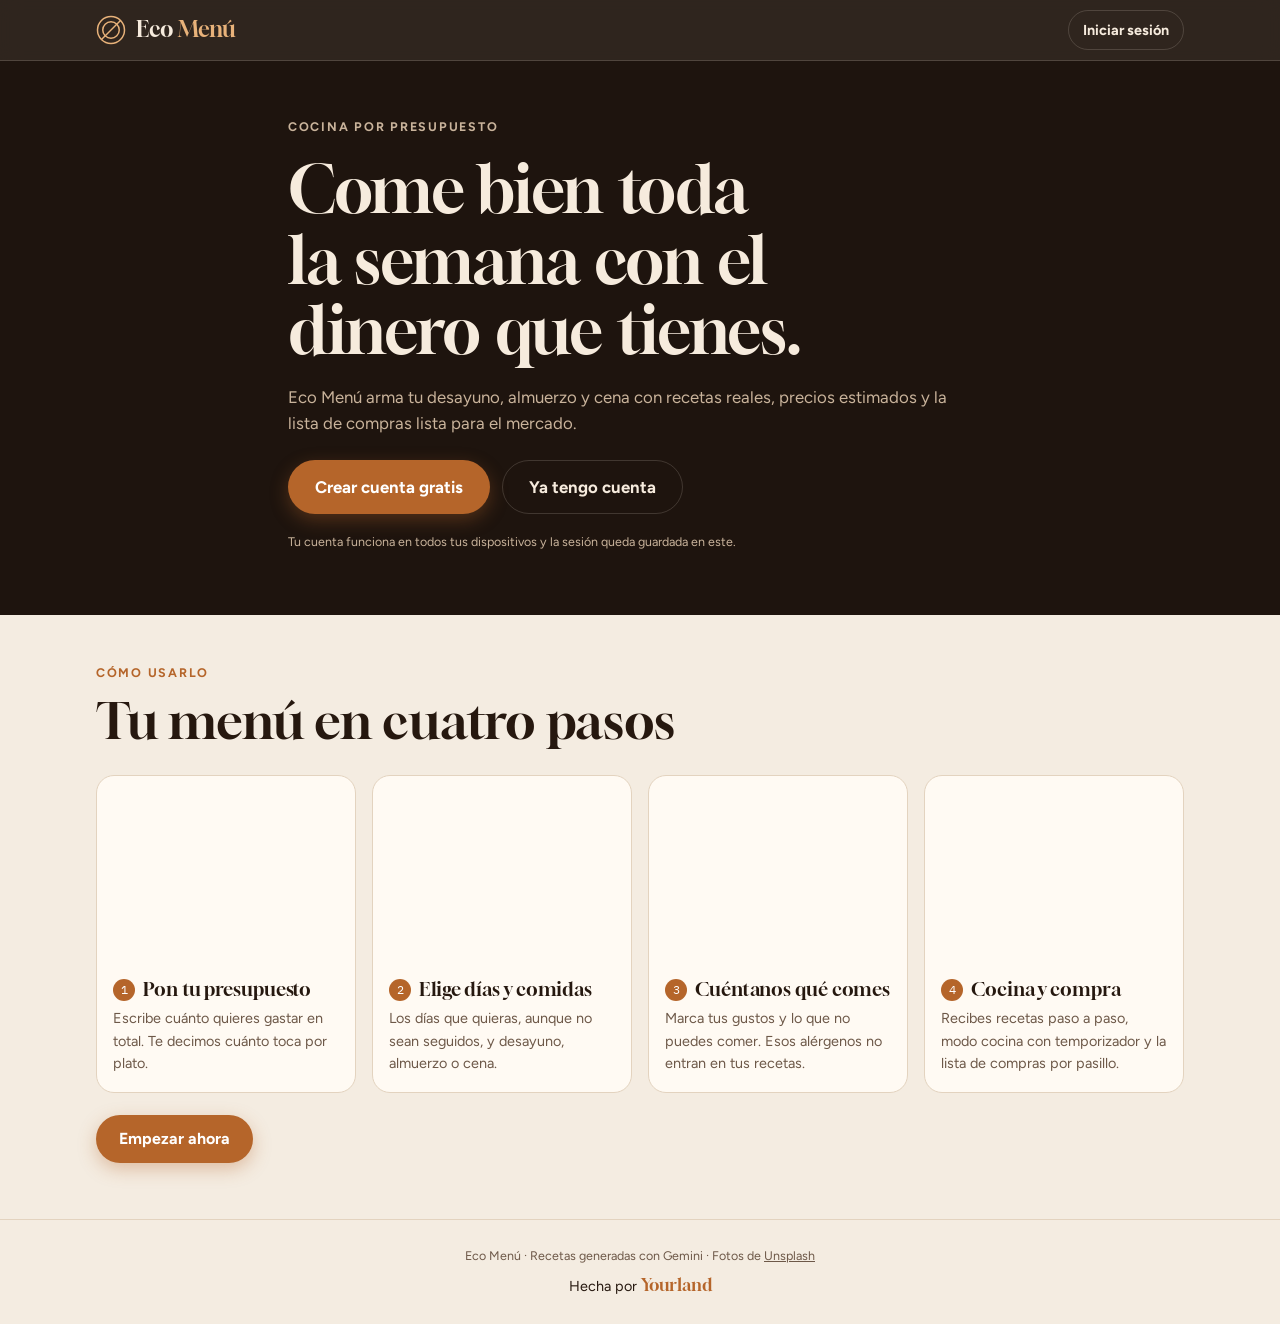
==== commit 4fbc0d59: "Recordar la sesión con una sola dirección, monto sin límite y pie "Hecha por Yourland" - Los enlaces" ====
--- a/index.html
+++ b/index.html
@@ -4,6 +4,17 @@
   <meta charset="UTF-8" />
   <meta name="viewport" content="width=device-width, initial-scale=1, viewport-fit=cover" />
   <title>Eco Menú</title>
+  <script>
+    /* Una sola dirección para la app: el navegador guarda la sesión por dirección, así que los enlaces de cada
+       publicación de Vercel (…-lucaslopezlego-netizen.vercel.app) y el proyecto duplicado llevan a la principal. */
+    (function () {
+      var PRINCIPAL = "app-resetario.vercel.app";
+      var h = location.hostname;
+      if (h !== PRINCIPAL && (/-lucaslopezlego-netizen\.vercel\.app$/.test(h) || h === "app-web-resetario.vercel.app")) {
+        location.replace("https://" + PRINCIPAL + location.pathname + location.search + location.hash);
+      }
+    })();
+  </script>
   <meta name="description" content="Planifica tus comidas de la semana según tu presupuesto, gustos y alergias, con recetas generadas por Gemini." />
   <meta name="theme-color" content="#1e140e" />
   <link rel="icon" href="data:image/svg+xml,%3Csvg xmlns='http://www.w3.org/2000/svg' viewBox='0 0 64 64'%3E%3Ccircle cx='32' cy='32' r='30' fill='%235b3a22'/%3E%3Ccircle cx='32' cy='32' r='19' fill='none' stroke='%23e8c79f' stroke-width='3'/%3E%3C/svg%3E" />
@@ -27,7 +38,6 @@
         <button type="button" class="btn btn-ghost-light btn-sm" data-auth="entrar">Iniciar sesión</button>
       </div>
       <div class="topbar-actions" id="accionesUsuario" hidden>
-        <span class="conexion" id="conexion" data-estado="demo"><span class="conexion-dot" aria-hidden="true"></span><span id="conexionTexto">Recetas de ejemplo</span></span>
         <button type="button" class="menu-btn" id="btnMenu" aria-haspopup="dialog" aria-controls="menuLateral">
           <span class="avatar" id="avatarTop" aria-hidden="true">?</span>
           <span class="menu-btn-txt">Menú</span>
@@ -126,15 +136,11 @@
                   <option value="GTQ">GTQ</option><option value="DOP">DOP</option>
                 </select>
                 <label class="sr-only" for="presupuesto">Presupuesto total</label>
-                <input id="presupuesto" class="money-input" type="number" inputmode="decimal" min="1" step="0.5" value="40" />
-              </div>
-              <input id="presupuestoRango" class="range" type="range" min="5" max="200" step="1" value="40" aria-label="Ajustar presupuesto" />
-              <div class="quick" id="quickMontos" role="group" aria-label="Montos rápidos">
-                <button type="button" data-monto="20">20</button>
-                <button type="button" data-monto="40">40</button>
-                <button type="button" data-monto="60">60</button>
-                <button type="button" data-monto="100">100</button>
-              </div>
+                <input id="presupuesto" class="money-input" type="number" inputmode="decimal" min="1" step="any" value="40" />
+              </div>
+              <input id="presupuestoRango" class="range" type="range" min="5" max="1000" step="5" value="40" aria-label="Ajustar presupuesto" />
+              <div class="quick" id="quickMontos" role="group" aria-label="Montos rápidos"></div>
+              <p class="hint">Puedes escribir cualquier monto, sin límite.</p>
 
               <div class="insight" id="insight" aria-live="polite">
                 <div class="insight-num"><span id="insightValor">—</span><small>por plato servido</small></div>
@@ -298,6 +304,7 @@
   <footer class="footer">
     <div class="wrap">
       <p>Eco Menú · Recetas generadas con Gemini · Fotos de <a href="https://unsplash.com" target="_blank" rel="noopener noreferrer">Unsplash</a></p>
+      <p class="hecha-por">Hecha por <strong id="yourland">Yourland</strong></p>
     </div>
   </footer>
 
@@ -386,11 +393,71 @@
             <input type="password" id="authClave" autocomplete="new-password" minlength="6" placeholder="Mínimo 6 caracteres" />
             <button type="button" class="btn btn-quiet btn-sm" id="verClave">Mostrar</button>
           </div>
+          <button type="button" class="link-btn olvide" id="olvideClave" hidden>¿Olvidaste tu contraseña?</button>
         </div>
         <p class="form-status error" id="authError" role="alert" hidden></p>
         <button type="submit" class="btn btn-primary btn-block" id="authEnviar">Crear cuenta</button>
         <p class="hint" id="authNota">La cuenta y la sesión se guardan en este dispositivo.</p>
       </form>
+
+      <!-- Recuperar contraseña: correo → código → nueva contraseña -->
+      <div class="recover" id="recuperar" hidden>
+        <ol class="recover-steps" aria-label="Pasos para recuperar la contraseña">
+          <li data-rec="1" aria-current="step"><span>1</span>Correo</li>
+          <li data-rec="2"><span>2</span>Código</li>
+          <li data-rec="3"><span>3</span>Nueva contraseña</li>
+        </ol>
+
+        <form class="auth-form" id="formRecCorreo" data-rec-paso="1" novalidate>
+          <p class="recover-text">Escribe el correo de tu cuenta. Te enviaremos un código para crear una contraseña nueva.</p>
+          <div class="field">
+            <label class="label-strong" for="recCorreo">Correo</label>
+            <input type="email" id="recCorreo" autocomplete="email" inputmode="email" placeholder="tu@correo.com" />
+          </div>
+          <button type="submit" class="btn btn-primary btn-block" id="recEnviar">Enviar código</button>
+        </form>
+
+        <form class="auth-form" id="formRecCodigo" data-rec-paso="2" novalidate hidden>
+          <div class="recover-mail" aria-hidden="true">
+            <svg viewBox="0 0 48 48"><rect x="6" y="11" width="36" height="26" rx="4"/><path d="M7 13l17 13 17-13"/></svg>
+          </div>
+          <p class="recover-text">Te enviamos un código a <b id="recCorreoTxt"></b>. Cópialo del correo y pégalo aquí.</p>
+          <div class="field">
+            <label class="label-strong" for="recCodigo">Código de verificación</label>
+            <div class="code-row">
+              <input type="text" id="recCodigo" class="code-input" inputmode="numeric" autocomplete="one-time-code" maxlength="10" placeholder="000000" spellcheck="false" />
+              <button type="button" class="btn btn-quiet" id="pegarCodigo">Pegar</button>
+            </div>
+          </div>
+          <button type="submit" class="btn btn-primary btn-block" id="recVerificar">Verificar código</button>
+          <div class="recover-links">
+            <button type="button" class="link-btn" id="recReenviar">Reenviar código</button>
+            <button type="button" class="link-btn" id="recOtroCorreo">Usar otro correo</button>
+          </div>
+          <p class="hint">¿No llega? Revisa Spam o Promociones. El código vence en 1 hora y solo sirve una vez.</p>
+        </form>
+
+        <form class="auth-form" id="formRecClave" data-rec-paso="3" novalidate hidden>
+          <p class="recover-text">Código correcto. Ahora elige tu nueva contraseña.</p>
+          <div class="field">
+            <label class="label-strong" for="recClave">Nueva contraseña</label>
+            <div class="key-row">
+              <input type="password" id="recClave" autocomplete="new-password" minlength="6" placeholder="Mínimo 6 caracteres" />
+              <button type="button" class="btn btn-quiet btn-sm" id="recVerClave">Mostrar</button>
+            </div>
+            <div class="strength" aria-hidden="true"><span id="recFuerza"></span></div>
+            <p class="hint" id="recFuerzaTxt">Usa al menos 6 caracteres. Mejor si mezclas letras y números.</p>
+          </div>
+          <div class="field">
+            <label class="label-strong" for="recClave2">Repite la contraseña</label>
+            <input type="password" id="recClave2" autocomplete="new-password" placeholder="Escríbela otra vez" />
+          </div>
+          <button type="submit" class="btn btn-primary btn-block" id="recGuardar">Guardar contraseña y entrar</button>
+        </form>
+
+        <p class="form-status" id="recEstado" role="alert" hidden></p>
+        <button type="button" class="link-btn recover-back" id="recVolver">Volver a iniciar sesión</button>
+      </div>
     </div>
   </dialog>
 
--- a/css/styles.css
+++ b/css/styles.css
@@ -67,7 +67,10 @@
   color: var(--ink); background: var(--linen); min-height: 100vh; display: flex; flex-direction: column;
 }
 body::before { content: ""; position: fixed; inset: 0 0 auto; height: env(safe-area-inset-top, 0px); background: var(--wood); z-index: 30; }
-main { flex: 1; }
+/* La parte visible (portada o planificador) se estira hasta el pie: sin franja vacía cuando hay poco contenido. */
+main { flex: 1; display: flex; flex-direction: column; }
+#planificador:not([hidden]) { flex: 1 0 auto; display: flex; flex-direction: column; justify-content: center; }
+main:has(#resultados:not([hidden])) #planificador { flex: 0 0 auto; }
 h1, h2, h3 { font-family: var(--f-display); font-weight: 400; line-height: 1.1; margin: 0; text-wrap: balance; letter-spacing: -.005em; }
 p { margin: 0; }
 img { max-width: 100%; display: block; }
@@ -652,3 +655,41 @@
 .nube[data-estado="sin-conexion"] { color: var(--danger); }
 .nube[data-estado="sin-conexion"]::before { background: var(--danger); }
 .form-status.info { color: var(--walnut); background: var(--accent-soft); padding: 10px 12px; border-radius: var(--r-sm); }
+
+/* Recuperar contraseña */
+.olvide { justify-self: end; font-size: var(--t-xs); margin-top: 2px; }
+.recover { display: grid; gap: 14px; }
+.recover-steps { list-style: none; margin: 0; padding: 0; display: grid; grid-template-columns: repeat(3, minmax(0, 1fr)); gap: 6px; }
+.recover-steps li { display: flex; align-items: center; gap: 6px; font-size: .74rem; font-weight: 600; color: var(--muted); padding-top: 8px; border-top: 3px solid var(--line); transition: border-color .3s, color .3s; }
+.recover-steps li span { width: 20px; height: 20px; border-radius: 50%; display: inline-grid; place-items: center; font-family: var(--f-mono); font-size: .68rem; border: 1.5px solid var(--line); flex: 0 0 auto; }
+.recover-steps li.hecho { border-top-color: var(--walnut); color: var(--ink); }
+.recover-steps li.hecho span { background: var(--walnut); border-color: var(--walnut); color: var(--paper); }
+.recover-steps li[aria-current="step"] { border-top-color: var(--accent); color: var(--ink); }
+.recover-steps li[aria-current="step"] span { background: var(--accent); border-color: var(--accent); color: var(--accent-ink); }
+.recover-text { color: var(--muted); font-size: var(--t-sm); }
+.recover-text b { color: var(--ink); overflow-wrap: anywhere; }
+.recover-mail { width: 64px; height: 64px; border-radius: 18px; background: var(--accent-soft); display: grid; place-items: center; justify-self: center; animation: pop .4s var(--ease); }
+.recover-mail svg { width: 36px; height: 36px; fill: none; stroke: var(--accent); stroke-width: 2.4; stroke-linecap: round; stroke-linejoin: round; }
+.code-row { display: flex; gap: 8px; }
+.code-input {
+  flex: 1; min-width: 0; text-align: center; font-family: var(--f-mono); font-size: 1.6rem !important; letter-spacing: .4em;
+  padding-left: .4em !important; min-height: 58px !important; font-variant-numeric: tabular-nums;
+}
+.code-input::placeholder { color: var(--line); letter-spacing: .4em; }
+.code-input.ok { border-color: var(--ok) !important; }
+.recover-links { display: flex; justify-content: space-between; gap: 10px; flex-wrap: wrap; }
+.recover-links .link-btn:disabled { color: var(--muted); text-decoration: none; cursor: default; }
+.recover-back { justify-self: center; font-size: var(--t-sm); }
+.strength { height: 6px; border-radius: 6px; background: var(--line); overflow: hidden; margin-top: 4px; }
+.strength span { display: block; height: 100%; width: 0; border-radius: 6px; transition: width .3s var(--ease), background .3s; }
+#formRecClave input[aria-invalid="true"], #formRecCodigo input[aria-invalid="true"], #formRecCorreo input[aria-invalid="true"] { border-color: var(--danger); }
+
+/* Aviso de recetas de ejemplo con botón para generar con IA */
+.alert-accion { display: flex; flex-wrap: wrap; align-items: center; justify-content: space-between; gap: 10px 16px; }
+.alert-accion p { flex: 1 1 260px; margin: 0; }
+
+/* Pie: hecha por Yourland */
+.footer .wrap { display: grid; gap: 6px; }
+.hecha-por { font-size: var(--t-sm); color: var(--ink); }
+.hecha-por a, .hecha-por strong { font-family: var(--f-display); font-weight: 400; font-size: 1.05rem; color: var(--accent); text-decoration: none; }
+.hecha-por a:hover { text-decoration: underline; text-underline-offset: 3px; }
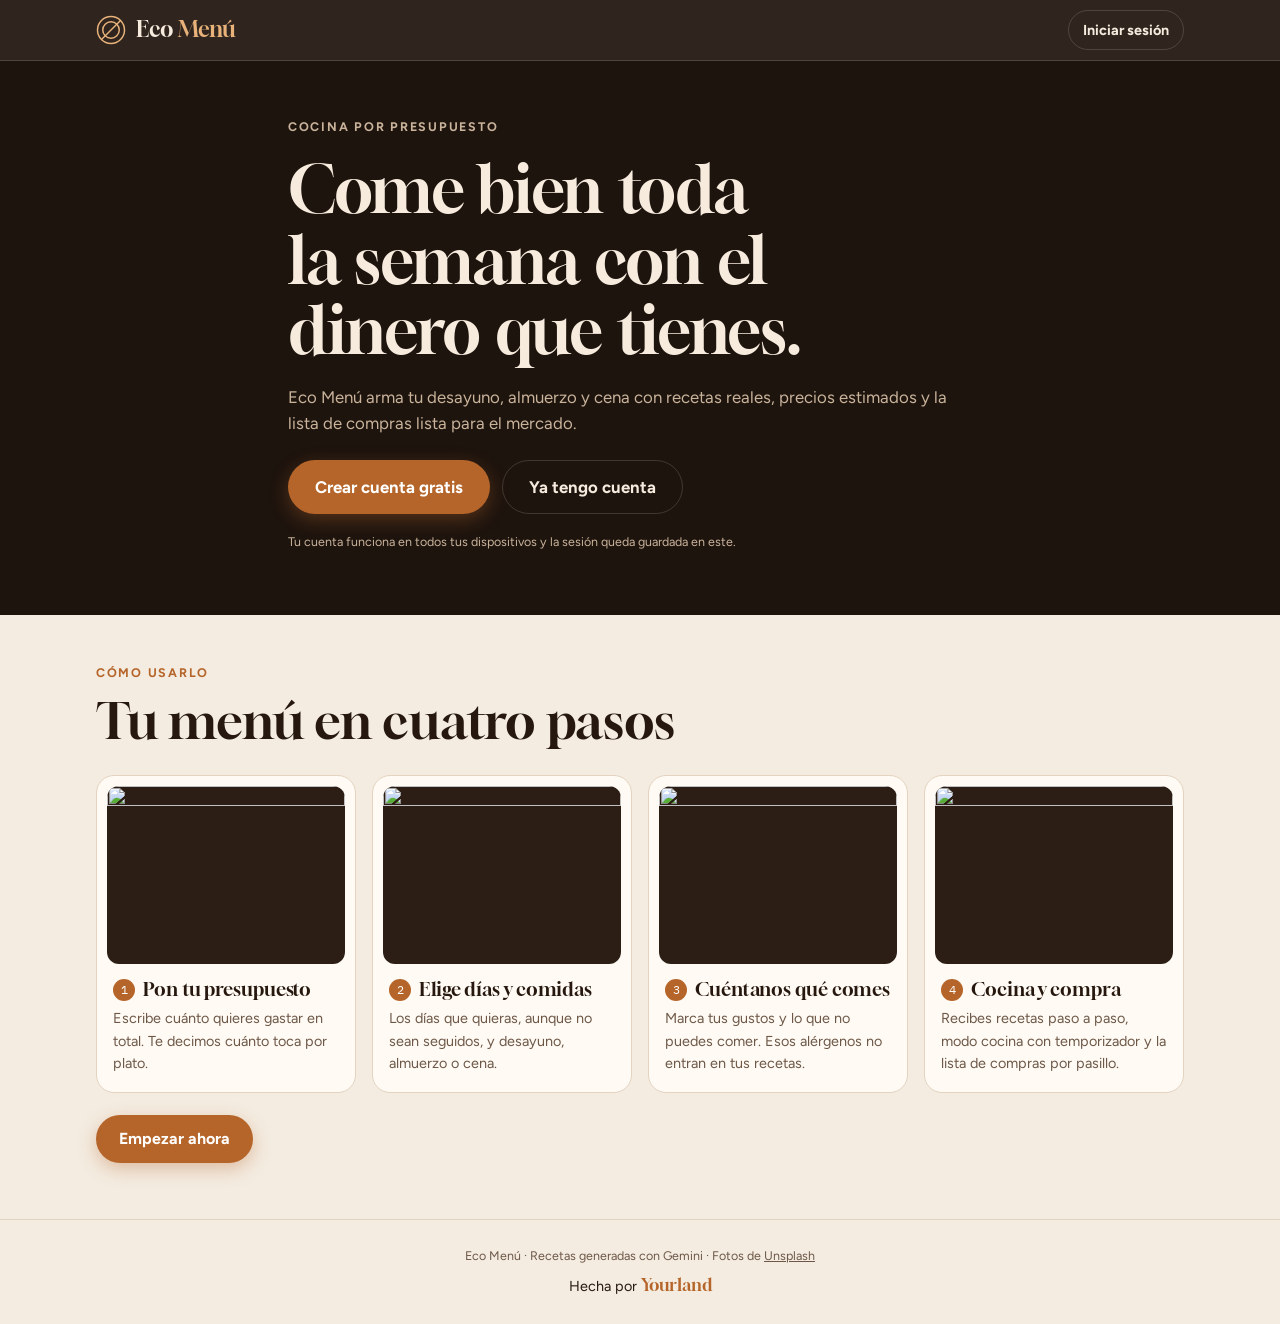
==== commit 3629af27: "Quitar Ajustes de la IA y preparar la clave de Gemini en el código del servidor - Se quita "Ajustes " ====
--- a/index.html
+++ b/index.html
@@ -332,38 +332,6 @@
     </div>
   </dialog>
 
-  <!-- ================= Ajustes ================= -->
-  <dialog class="sheet" id="ajustes" aria-labelledby="ajustesTitulo">
-    <form method="dialog" class="sheet-inner" id="formAjustes">
-      <div class="sheet-head">
-        <h2 id="ajustesTitulo">Conexión con Gemini</h2>
-        <button type="submit" value="cancel" class="icon-btn" aria-label="Cerrar ajustes">
-          <svg viewBox="0 0 24 24" aria-hidden="true"><path d="M6 6l12 12M18 6 6 18"/></svg>
-        </button>
-      </div>
-      <p class="muted" id="ajustesOrigen"></p>
-      <label class="label-strong" for="apiKey">API Key de Google AI Studio</label>
-      <div class="key-row">
-        <input type="password" id="apiKey" autocomplete="off" spellcheck="false" placeholder="Pega tu clave aquí" />
-        <button type="button" class="btn btn-quiet btn-sm" id="btnVerKey">Mostrar</button>
-      </div>
-      <label class="label-strong" for="modelo">Modelo</label>
-      <select id="modelo">
-        <option value="auto">Automático (recomendado)</option>
-        <option value="gemini-3.5-flash">gemini-3.5-flash</option>
-        <option value="gemini-3.8-flash">gemini-3.8-flash</option>
-        <option value="gemini-3.1-flash-lite">gemini-3.1-flash-lite</option>
-        <option value="gemini-flash-lite-latest">gemini-flash-lite-latest</option>
-      </select>
-      <p class="hint">En automático, si un modelo está saturado se prueba el siguiente.</p>
-      <label class="check"><input type="checkbox" id="recordarKey" /><span>Recordar la clave en este navegador</span></label>
-      <label class="check"><input type="checkbox" id="modoDemo" /><span>Usar recetas de ejemplo (sin IA)</span></label>
-      <div class="sheet-actions">
-        <button type="button" class="btn btn-quiet" id="btnBorrarKey">Borrar clave</button>
-        <button type="submit" value="save" class="btn btn-primary" id="btnGuardarAjustes">Guardar</button>
-      </div>
-    </form>
-  </dialog>
 
   <!-- ================= Cuenta: crear / iniciar sesión ================= -->
   <dialog class="sheet auth" id="auth" aria-labelledby="authTitulo">
@@ -494,10 +462,6 @@
         <div id="misMenus" aria-labelledby="misMenusLabel"></div>
 
         <p class="drawer-label">Cuenta</p>
-        <button type="button" class="drawer-link" id="btnAjustes" aria-haspopup="dialog">
-          <svg viewBox="0 0 24 24" aria-hidden="true"><path d="M4 6h10M18 6h2M4 12h4M12 12h8M4 18h12"/><circle cx="16" cy="6" r="2"/><circle cx="10" cy="12" r="2"/><circle cx="18" cy="18" r="2"/></svg>
-          <span>Ajustes de la IA</span>
-        </button>
         <button type="button" class="drawer-link drawer-link-danger" id="btnSalir">
           <svg viewBox="0 0 24 24" aria-hidden="true"><path d="M15 4h4v16h-4M10 8l-4 4 4 4M6 12h10"/></svg>
           <span>Cerrar sesión</span>
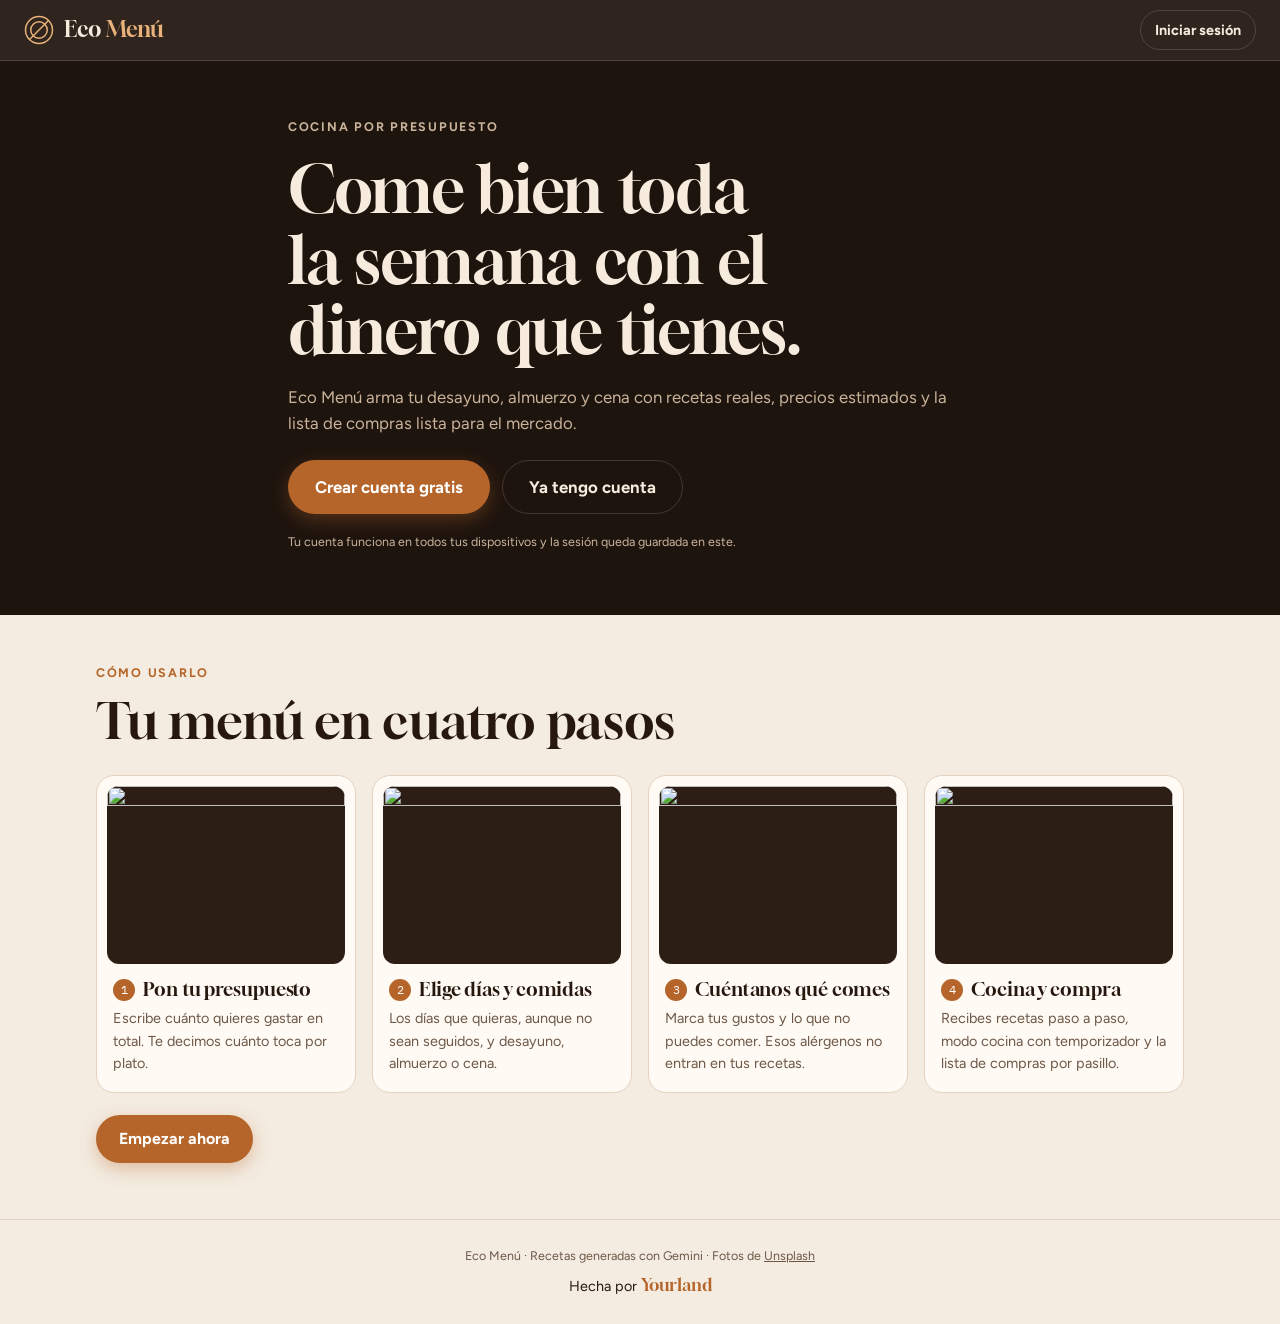
==== commit d28c5e80: "Más fuentes: precios reales por país (Numbeo), Venezuela, 55 fotos sin repetir y fuentes visibles - " ====
--- a/index.html
+++ b/index.html
@@ -127,6 +127,10 @@
               <h2 class="step-title" id="paso1">¿Cuánto quieres gastar en total?</h2>
               <p class="step-sub">Es el dinero para comprar todos los ingredientes del plan.</p>
 
+              <div class="pais-row">
+                <label class="label-strong" for="pais">¿Dónde compras?</label>
+                <select id="pais" class="pais-select"></select>
+              </div>
               <div class="money">
                 <label class="sr-only" for="moneda">Moneda</label>
                 <select id="moneda" class="money-cur">
@@ -304,7 +308,7 @@
   <footer class="footer">
     <div class="wrap">
       <p>Eco Menú · Recetas generadas con Gemini · Fotos de <a href="https://unsplash.com" target="_blank" rel="noopener noreferrer">Unsplash</a></p>
-      <p class="hecha-por">Hecha por <strong id="yourland">Yourland</strong></p>
+      <p class="hecha-por">Hecha por <a id="yourland" href="https://yourlandweb.com" target="_blank" rel="noopener">Yourland</a></p>
     </div>
   </footer>
 
@@ -474,6 +478,7 @@
 
   <script src="js/config.local.js" onerror="this.remove()"></script>
   <script src="js/precios.js"></script>
+  <script src="js/precios-pais.js"></script>
   <script src="js/ecomenu-core.js"></script>
   <script src="js/fotos.js"></script>
   <script src="js/compras.js"></script>
--- a/css/styles.css
+++ b/css/styles.css
@@ -22,9 +22,10 @@
   --danger-soft: #f8e1dc;
   --ticket: #fffdf7;
   /* Comidas del día */
-  --m-desayuno: #d9a441;  /* miel */
-  --m-almuerzo: #8a4b22;  /* cacao */
-  --m-cena: #4f5d3a;      /* oliva oscuro */
+  /* Validada con validate_palette.js (claridad, saturación, daltonismo, contraste): todas PASS */
+  --m-desayuno: #c07e00;  /* miel */
+  --m-almuerzo: #9c3a1a;  /* óxido */
+  --m-cena: #198a5a;      /* verde */
   /* Banda oscura (igual en ambos temas) */
   --wood: #1e140e;
   --wood-2: #2c1e15;
@@ -46,7 +47,7 @@
   :root:not([data-theme="light"]) {
     --linen: #150e0a; --paper: #20160f; --ink: #f2e6d8; --muted: #bba590; --line: #3b2b20;
     --walnut: #e2bb8f; --accent: #e0935a; --accent-strong: #eba774; --accent-ink: #1d120a; --accent-soft: #3a2617;
-    --ok: #b3c46f; --warn: #e8b552; --danger: #f08b7f; --danger-soft: #3d1a16; --ticket: #261a12; --m-desayuno: #e7bd61; --m-almuerzo: #d9895a; --m-cena: #a9b97c;
+    --ok: #b3c46f; --warn: #e8b552; --danger: #f08b7f; --danger-soft: #3d1a16; --ticket: #261a12; --m-desayuno: #c38500; --m-almuerzo: #bf3f1d; --m-cena: #1e976a;
     --shadow: 0 1px 2px rgba(0,0,0,.4), 0 12px 32px rgba(0,0,0,.35);
     color-scheme: dark;
   }
@@ -54,7 +55,7 @@
 :root[data-theme="dark"] {
   --linen: #150e0a; --paper: #20160f; --ink: #f2e6d8; --muted: #bba590; --line: #3b2b20;
   --walnut: #e2bb8f; --accent: #e0935a; --accent-strong: #eba774; --accent-ink: #1d120a; --accent-soft: #3a2617;
-  --ok: #b3c46f; --warn: #e8b552; --danger: #f08b7f; --danger-soft: #3d1a16; --ticket: #261a12; --m-desayuno: #e7bd61; --m-almuerzo: #d9895a; --m-cena: #a9b97c;
+  --ok: #b3c46f; --warn: #e8b552; --danger: #f08b7f; --danger-soft: #3d1a16; --ticket: #261a12; --m-desayuno: #c38500; --m-almuerzo: #bf3f1d; --m-cena: #1e976a;
   --shadow: 0 1px 2px rgba(0,0,0,.4), 0 12px 32px rgba(0,0,0,.35);
   color-scheme: dark;
 }
@@ -122,6 +123,8 @@
 /* ---------- Barra superior ---------- */
 .topbar { position: sticky; top: env(safe-area-inset-top, 0px); z-index: 20; background: color-mix(in srgb, var(--wood) 92%, transparent); backdrop-filter: blur(10px); color: var(--wood-ink); border-bottom: 1px solid var(--wood-line); }
 .topbar-inner { display: flex; align-items: center; justify-content: space-between; gap: 12px; padding-block: 10px; }
+/* La barra superior usa casi todo el ancho: logo y botón Menú cerca de los bordes en pantallas anchas */
+.topbar .wrap { max-width: 1440px; padding-left: max(24px, env(safe-area-inset-left, 0px)); padding-right: max(24px, env(safe-area-inset-right, 0px)); }
 .wordmark { display: inline-flex; align-items: center; gap: 10px; text-decoration: none; font-family: var(--f-display); font-size: 1.35rem; }
 .wordmark em { font-style: normal; color: #e8b27a; }
 .wordmark-mark { width: 30px; height: 30px; fill: none; stroke: #e8b27a; stroke-width: 2; }
@@ -360,23 +363,36 @@
 .figure dd { margin: 0; font-family: var(--f-mono); font-size: 1.2rem; font-weight: 500; font-variant-numeric: tabular-nums; }
 .figure .ok { color: var(--ok); } .figure .danger { color: var(--danger); } .figure .walnut { color: var(--walnut); }
 .bars { display: grid; gap: 6px; }
-.bars-head { display: flex; flex-wrap: wrap; justify-content: space-between; align-items: baseline; gap: 6px 16px; margin-bottom: 18px; }
+.bars-head { display: flex; flex-wrap: wrap; justify-content: space-between; align-items: baseline; gap: 8px 16px; margin-bottom: 8px; }
 .legend { list-style: none; margin: 0; padding: 0; display: flex; flex-wrap: wrap; gap: 4px 14px; font-size: var(--t-xs); color: var(--muted); }
 .legend li { display: inline-flex; align-items: center; gap: 6px; }
-.legend i { width: 10px; height: 10px; border-radius: 3px; }
+.legend i { width: 12px; height: 12px; border-radius: 3px; }
+.legend li { color: var(--ink); font-weight: 600; }
 .legend b { font-family: var(--f-mono); font-weight: 500; color: var(--ink); }
 .sw-desayuno { background: var(--m-desayuno); }
 .sw-almuerzo { background: var(--m-almuerzo); }
 .sw-cena { background: var(--m-cena); }
 .dot { display: inline-block; width: 8px; height: 8px; border-radius: 50%; flex: 0 0 auto; }
 .bars-title { font-size: var(--t-xs); color: var(--muted); font-weight: 700; letter-spacing: .08em; text-transform: uppercase; }
-.bars-grid { display: grid; grid-auto-flow: column; grid-auto-columns: minmax(0, 1fr); gap: 8px; align-items: end; height: 96px; border-bottom: 1px solid var(--line); }
-.bar { position: relative; display: grid; align-items: end; height: 100%; cursor: pointer; border: 0; background: none; padding: 0; }
-.stack { display: flex; flex-direction: column-reverse; border-radius: 6px 6px 2px 2px; overflow: hidden; transition: height .7s var(--ease), opacity .2s; min-height: 4px; opacity: .78; }
-.stack i { display: block; flex-basis: 0; min-height: 2px; }
-.bar:hover .stack, .bar.activo .stack { opacity: 1; }
-.bar.activo::after { content: ""; position: absolute; left: 20%; right: 20%; bottom: -6px; height: 3px; border-radius: 3px; background: var(--ink); }
-.bar-val { position: absolute; left: 50%; transform: translateX(-50%); bottom: calc(var(--h) + 4px); font-family: var(--f-mono); font-size: .66rem; color: var(--muted); white-space: nowrap; }
+.bars-grid { display: grid; grid-auto-flow: column; grid-auto-columns: minmax(0, 1fr); gap: 8px; align-items: end; height: 132px; padding-top: 26px; border-bottom: 1px solid var(--line); }
+.bar { position: relative; display: grid; align-items: end; justify-items: center; height: 100%; cursor: pointer; border: 0; background: none; padding: 0; border-radius: 8px; }
+.bar:hover, .bar:focus-visible { background: color-mix(in srgb, var(--ink) 5%, transparent); }
+.stack { display: flex; flex-direction: column-reverse; gap: 2px; width: min(100%, 52px); transition: height .7s var(--ease); min-height: 4px; }
+.stack i { display: block; flex-basis: 0; min-height: 3px; border-radius: 2px; }
+.stack i:last-child { border-radius: 4px 4px 2px 2px; }
+.bar.activo::after { content: ""; position: absolute; left: 50%; width: min(60%, 44px); transform: translateX(-50%); bottom: -7px; height: 3px; border-radius: 3px; background: var(--ink); }
+.bar.activo .bar-val { color: var(--ink); font-weight: 600; }
+/* Detalle al pasar el mouse o con el teclado */
+.bar-tip {
+  position: absolute; bottom: calc(var(--h) + 24px); left: 50%; transform: translateX(-50%); z-index: 3;
+  display: none; gap: 3px; min-width: 150px; padding: 8px 10px; border-radius: 10px; text-align: left;
+  background: var(--ink); color: var(--paper); font-size: .72rem; box-shadow: var(--shadow); pointer-events: none;
+}
+.bar-tip b { font-weight: 700; }
+.bar-tip span { display: flex; align-items: center; gap: 6px; white-space: nowrap; font-family: var(--f-mono); }
+.bar-tip i { width: 9px; height: 9px; border-radius: 2px; flex: 0 0 auto; }
+.bar:hover .bar-tip, .bar:focus-visible .bar-tip { display: grid; }
+.bar-val { position: absolute; left: 50%; transform: translateX(-50%); bottom: calc(var(--h) + 5px); font-family: var(--f-mono); font-size: .7rem; color: var(--muted); white-space: nowrap; }
 .bars-labels { display: grid; grid-auto-flow: column; grid-auto-columns: minmax(0, 1fr); gap: 8px; text-align: center; font-size: .72rem; color: var(--muted); font-weight: 600; }
 .budget-note { font-size: var(--t-sm); color: var(--muted); border-top: 1px dashed var(--line); padding-top: 12px; }
 .alert { padding: 10px 14px; border-radius: var(--r-sm); font-weight: 600; font-size: var(--t-sm); }
@@ -693,3 +709,15 @@
 .hecha-por { font-size: var(--t-sm); color: var(--ink); }
 .hecha-por a, .hecha-por strong { font-family: var(--f-display); font-weight: 400; font-size: 1.05rem; color: var(--accent); text-decoration: none; }
 .hecha-por a:hover { text-decoration: underline; text-underline-offset: 3px; }
+
+/* Fuentes del menú */
+.fuentes { margin: 0; display: grid; gap: 4px; font-size: var(--t-xs); color: var(--muted); border-top: 1px dashed var(--line); padding-top: 12px; }
+.fuentes div { display: grid; grid-template-columns: 4.5rem minmax(0, 1fr); gap: 8px; }
+.fuentes dt { font-weight: 700; letter-spacing: .08em; text-transform: uppercase; font-size: .68rem; color: var(--ink); }
+.fuentes dd { margin: 0; overflow-wrap: anywhere; }
+.fuentes a { color: var(--accent); }
+
+/* ¿Dónde compras? */
+.pais-row { display: flex; align-items: center; justify-content: space-between; gap: 10px; flex-wrap: wrap; }
+.pais-select { min-height: 40px; border: 1.5px solid var(--line); border-radius: 999px; background: var(--paper); padding: 0 14px; font-weight: 600; cursor: pointer; color: var(--ink); }
+.pais-select:focus { outline: 0; border-color: var(--accent); }
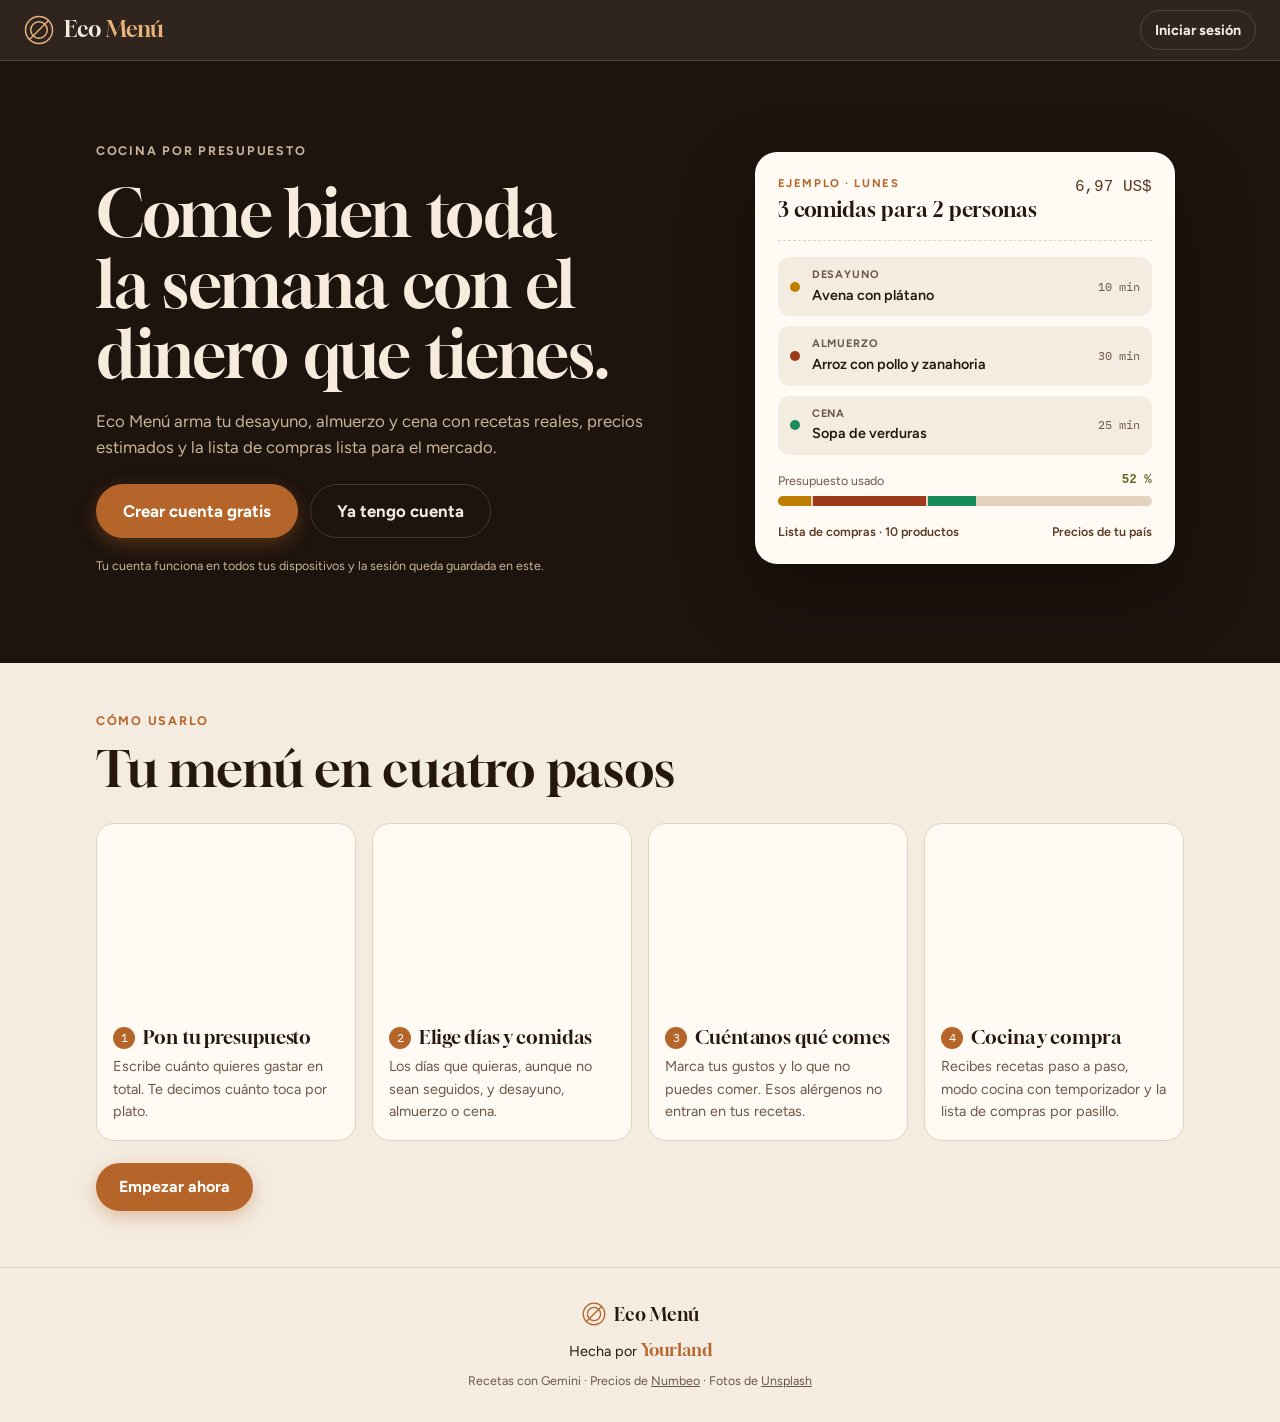
==== commit d60e42dd: "Pulido final: portada con muestra del menú, resultados más claros y modo oscuro - Portada en dos col" ====
--- a/index.html
+++ b/index.html
@@ -53,7 +53,8 @@
       <div class="hero-photos" aria-hidden="true">
         <img src="https://images.unsplash.com/photo-1637909490319-95f2cd3ac3e3?auto=format&fit=crop&w=1400&q=70" alt="" fetchpriority="high" onerror="this.remove()" />
       </div>
-      <div class="wrap landing-inner">
+      <div class="wrap landing-grid">
+      <div class="landing-inner">
         <p class="eyebrow">Cocina por presupuesto</p>
         <h1 id="inicioTitulo">Come bien toda la semana con el dinero que tienes.</h1>
         <p class="lede">Eco Menú arma tu desayuno, almuerzo y cena con recetas reales, precios estimados y la lista de compras lista para el mercado.</p>
@@ -62,6 +63,28 @@
           <button type="button" class="btn btn-ghost-light btn-lg" data-auth="entrar">Ya tengo cuenta</button>
         </div>
         <p class="landing-note" id="notaSesion">Tu sesión queda guardada en este dispositivo.</p>
+      </div>
+
+      <!-- Muestra de cómo se ve un menú (ejemplo estático) -->
+      <figure class="demo-card" aria-label="Ejemplo de un día de menú">
+        <div class="demo-head">
+          <div>
+            <p class="demo-tag">Ejemplo · Lunes</p>
+            <p class="demo-title">3 comidas para 2 personas</p>
+          </div>
+          <p class="demo-total">6,97 US$</p>
+        </div>
+        <ul class="demo-meals">
+          <li><b class="dot sw-desayuno" aria-hidden="true"></b><span><small>Desayuno</small>Avena con plátano</span><em>10 min</em></li>
+          <li><b class="dot sw-almuerzo" aria-hidden="true"></b><span><small>Almuerzo</small>Arroz con pollo y zanahoria</span><em>30 min</em></li>
+          <li><b class="dot sw-cena" aria-hidden="true"></b><span><small>Cena</small>Sopa de verduras</span><em>25 min</em></li>
+        </ul>
+        <div class="demo-budget">
+          <div class="demo-budget-row"><span>Presupuesto usado</span><b>52 %</b></div>
+          <div class="demo-bar" aria-hidden="true"><i class="sw-desayuno" style="width:9%"></i><i class="sw-almuerzo" style="width:30%"></i><i class="sw-cena" style="width:13%"></i></div>
+        </div>
+        <figcaption class="demo-foot"><span>Lista de compras · 10 productos</span><span>Precios de tu país</span></figcaption>
+      </figure>
       </div>
     </section>
 
@@ -104,7 +127,7 @@
           <h1>¿Qué cocinamos esta semana?</h1>
           <p class="lede">Dinos cuánto puedes gastar, qué te gusta y qué no puedes comer. Gemini arma el desayuno, el almuerzo y la cena que elijas para cada día, con ingredientes, precios y pasos, sin pasarse del presupuesto.</p>
           <ul class="hero-facts">
-            <li><strong id="factMenus">0</strong><span>menús guardados</span></li>
+            <li><strong id="factMenus">0</strong><span id="factMenusTxt">menús guardados</span></li>
             <li><strong id="factPrecios">33</strong><span>precios de referencia</span></li>
             <li><strong>3</strong><span>comidas al día, a tu elección</span></li>
           </ul>
@@ -307,8 +330,12 @@
 
   <footer class="footer">
     <div class="wrap">
-      <p>Eco Menú · Recetas generadas con Gemini · Fotos de <a href="https://unsplash.com" target="_blank" rel="noopener noreferrer">Unsplash</a></p>
+      <div class="footer-brand">
+        <svg class="footer-mark" viewBox="0 0 40 40" aria-hidden="true"><circle cx="20" cy="20" r="18" /><circle cx="20" cy="20" r="11" /><path d="M7 33 33 7" /></svg>
+        <span>Eco Menú</span>
+      </div>
       <p class="hecha-por">Hecha por <a id="yourland" href="https://yourlandweb.com" target="_blank" rel="noopener">Yourland</a></p>
+      <p class="footer-credits">Recetas con Gemini · Precios de <a href="https://www.numbeo.com/food-prices/" target="_blank" rel="noopener noreferrer">Numbeo</a> · Fotos de <a href="https://unsplash.com" target="_blank" rel="noopener noreferrer">Unsplash</a></p>
     </div>
   </footer>
 
--- a/css/styles.css
+++ b/css/styles.css
@@ -26,6 +26,7 @@
   --m-desayuno: #c07e00;  /* miel */
   --m-almuerzo: #9c3a1a;  /* óxido */
   --m-cena: #198a5a;      /* verde */
+  --card-edge: transparent; /* borde de tarjetas sobre la banda oscura (solo se ve en modo oscuro) */
   /* Banda oscura (igual en ambos temas) */
   --wood: #1e140e;
   --wood-2: #2c1e15;
@@ -47,7 +48,7 @@
   :root:not([data-theme="light"]) {
     --linen: #150e0a; --paper: #20160f; --ink: #f2e6d8; --muted: #bba590; --line: #3b2b20;
     --walnut: #e2bb8f; --accent: #e0935a; --accent-strong: #eba774; --accent-ink: #1d120a; --accent-soft: #3a2617;
-    --ok: #b3c46f; --warn: #e8b552; --danger: #f08b7f; --danger-soft: #3d1a16; --ticket: #261a12; --m-desayuno: #c38500; --m-almuerzo: #bf3f1d; --m-cena: #1e976a;
+    --ok: #b3c46f; --warn: #e8b552; --danger: #f08b7f; --danger-soft: #3d1a16; --ticket: #261a12; --m-desayuno: #c38500; --m-almuerzo: #bf3f1d; --m-cena: #1e976a; --card-edge: rgba(246, 235, 221, .16);
     --shadow: 0 1px 2px rgba(0,0,0,.4), 0 12px 32px rgba(0,0,0,.35);
     color-scheme: dark;
   }
@@ -55,7 +56,7 @@
 :root[data-theme="dark"] {
   --linen: #150e0a; --paper: #20160f; --ink: #f2e6d8; --muted: #bba590; --line: #3b2b20;
   --walnut: #e2bb8f; --accent: #e0935a; --accent-strong: #eba774; --accent-ink: #1d120a; --accent-soft: #3a2617;
-  --ok: #b3c46f; --warn: #e8b552; --danger: #f08b7f; --danger-soft: #3d1a16; --ticket: #261a12; --m-desayuno: #c38500; --m-almuerzo: #bf3f1d; --m-cena: #1e976a;
+  --ok: #b3c46f; --warn: #e8b552; --danger: #f08b7f; --danger-soft: #3d1a16; --ticket: #261a12; --m-desayuno: #c38500; --m-almuerzo: #bf3f1d; --m-cena: #1e976a; --card-edge: rgba(246, 235, 221, .16);
   --shadow: 0 1px 2px rgba(0,0,0,.4), 0 12px 32px rgba(0,0,0,.35);
   color-scheme: dark;
 }
@@ -400,7 +401,7 @@
 .alert-info { background: var(--accent-soft); color: var(--walnut); }
 
 /* Tira de días */
-.day-strip { display: flex; gap: 12px; overflow-x: auto; scroll-snap-type: x mandatory; padding: 4px 2px 10px; scrollbar-width: thin; }
+.day-strip { display: grid; grid-auto-flow: column; grid-auto-columns: minmax(200px, 1fr); gap: 12px; overflow-x: auto; scroll-snap-type: x mandatory; padding: 4px 2px 10px; scrollbar-width: thin; }
 .day-tab {
   flex: 0 0 180px; scroll-snap-align: start; display: grid; text-align: left; padding: 0; border-radius: 16px; overflow: hidden; cursor: pointer;
   border: 2px solid transparent; background: var(--paper); box-shadow: var(--shadow); transition: transform .25s var(--ease), border-color .2s;
@@ -410,7 +411,7 @@
 .day-tab-img { aspect-ratio: 16 / 10; background: var(--wood-2) center / cover no-repeat; max-width: 100%; }
 .day-tab-body { padding: 10px 12px 12px; display: grid; gap: 2px; }
 .day-tab-day { font-size: .7rem; font-weight: 700; letter-spacing: .1em; text-transform: uppercase; color: var(--accent); }
-.day-tab { flex-basis: 210px; }
+.day-tab { min-width: 0; }
 .day-tab-meals { display: grid; gap: 3px; margin: 2px 0 4px; }
 .day-tab-meals > span { display: flex; align-items: baseline; gap: 6px; font-weight: 600; font-size: var(--t-xs); line-height: 1.3; min-width: 0; }
 .day-tab-meals > span .dot { transform: translateY(-1px); }
@@ -721,3 +722,47 @@
 .pais-row { display: flex; align-items: center; justify-content: space-between; gap: 10px; flex-wrap: wrap; }
 .pais-select { min-height: 40px; border: 1.5px solid var(--line); border-radius: 999px; background: var(--paper); padding: 0 14px; font-weight: 600; cursor: pointer; color: var(--ink); }
 .pais-select:focus { outline: 0; border-color: var(--accent); }
+
+/* =====================================================================
+   Pulido final
+   ===================================================================== */
+/* Portada: dos columnas alineadas con el resto de la página */
+.landing .landing-grid { position: relative; display: grid; grid-template-columns: minmax(0, 1fr); gap: 36px; padding-block: 56px 64px; }
+.landing .landing-inner { padding-block: 0; max-width: 40rem; }
+@media (min-width: 920px) {
+  .landing .landing-grid { grid-template-columns: minmax(0, 1.15fr) minmax(0, .85fr); align-items: center; gap: 56px; padding-block: 80px 88px; }
+}
+
+/* Muestra de un menú en la portada */
+.demo-card {
+  margin: 0; justify-self: center; width: 100%; max-width: 420px; display: grid; gap: 16px;
+  background: var(--paper); color: var(--ink); border-radius: 22px; padding: 22px; box-shadow: 0 30px 70px rgba(0,0,0,.4);
+}
+.demo-head { display: flex; justify-content: space-between; align-items: start; gap: 12px; padding-bottom: 14px; border-bottom: 1px dashed var(--line); }
+.demo-tag { font-size: .7rem; font-weight: 700; letter-spacing: .14em; text-transform: uppercase; color: var(--accent); }
+.demo-title { font-family: var(--f-display); font-size: 1.3rem; margin-top: 2px; }
+.demo-total { font-family: var(--f-mono); font-weight: 500; color: var(--walnut); white-space: nowrap; }
+.demo-meals { list-style: none; margin: 0; padding: 0; display: grid; gap: 10px; }
+.demo-meals li { display: grid; grid-template-columns: auto minmax(0, 1fr) auto; gap: 12px; align-items: center; padding: 10px 12px; border-radius: 12px; background: var(--linen); }
+.demo-meals .dot { width: 10px; height: 10px; }
+.demo-meals span { display: grid; font-weight: 600; font-size: var(--t-sm); }
+.demo-meals small { font-size: .68rem; font-weight: 700; letter-spacing: .08em; text-transform: uppercase; color: var(--muted); }
+.demo-meals em { font-style: normal; font-family: var(--f-mono); font-size: var(--t-xs); color: var(--muted); }
+.demo-budget { display: grid; gap: 6px; }
+.demo-budget-row { display: flex; justify-content: space-between; font-size: var(--t-xs); color: var(--muted); }
+.demo-budget-row b { font-family: var(--f-mono); color: var(--ok); }
+.demo-bar { display: flex; gap: 2px; height: 10px; border-radius: 6px; background: var(--line); overflow: hidden; }
+.demo-bar i { display: block; height: 100%; }
+.demo-foot { display: flex; justify-content: space-between; gap: 10px; flex-wrap: wrap; font-size: var(--t-xs); font-weight: 600; color: var(--walnut); }
+@media (max-width: 640px) { .demo-card { padding: 18px; } }
+
+/* Pie de página */
+.footer { padding-block: 32px; }
+.footer .wrap { display: grid; justify-items: center; gap: 8px; }
+.footer-brand { display: inline-flex; align-items: center; gap: 8px; font-family: var(--f-display); font-size: 1.15rem; color: var(--ink); }
+.footer-mark { width: 24px; height: 24px; fill: none; stroke: var(--accent); stroke-width: 2.2; }
+.footer-credits { font-size: var(--t-xs); color: var(--muted); }
+.footer-credits a { color: inherit; }
+
+/* Tarjetas sobre la banda oscura: un borde suave las separa del fondo en modo oscuro */
+.wizard, .demo-card { border: 1px solid var(--card-edge); }
